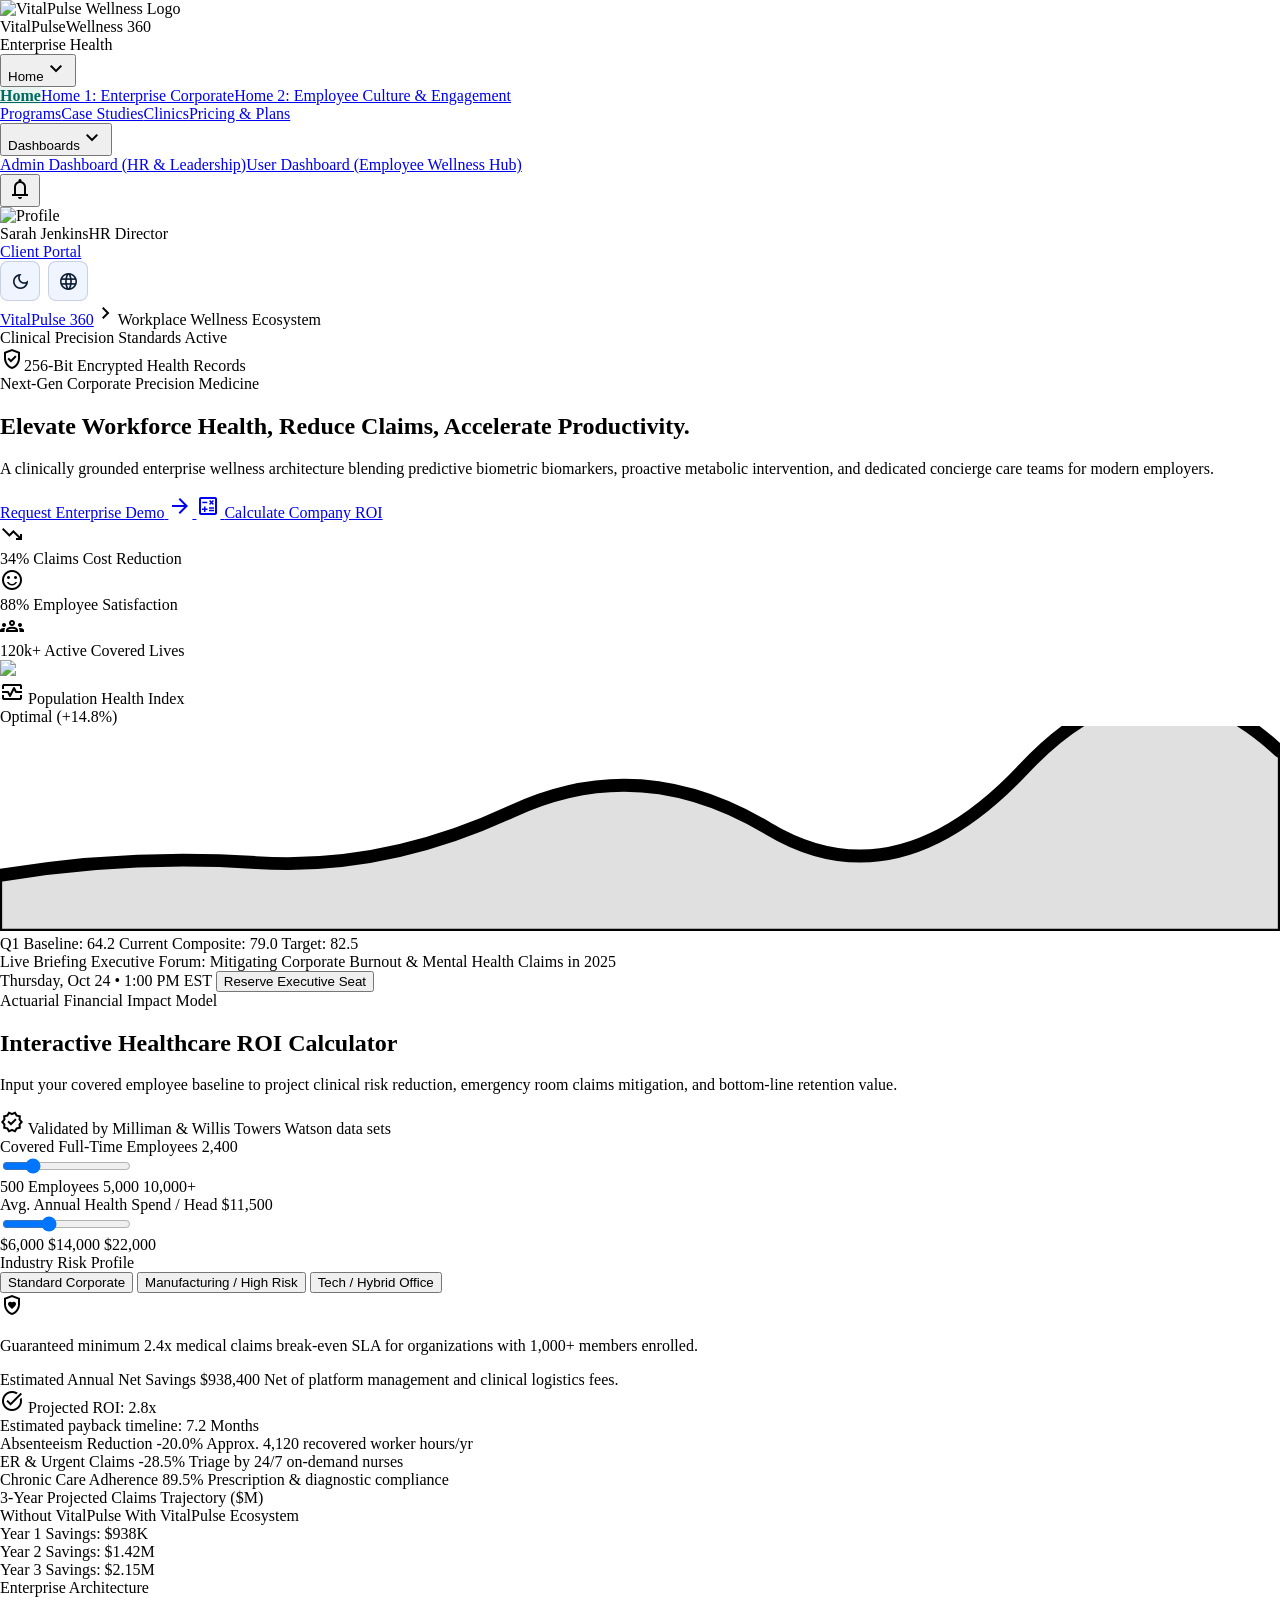
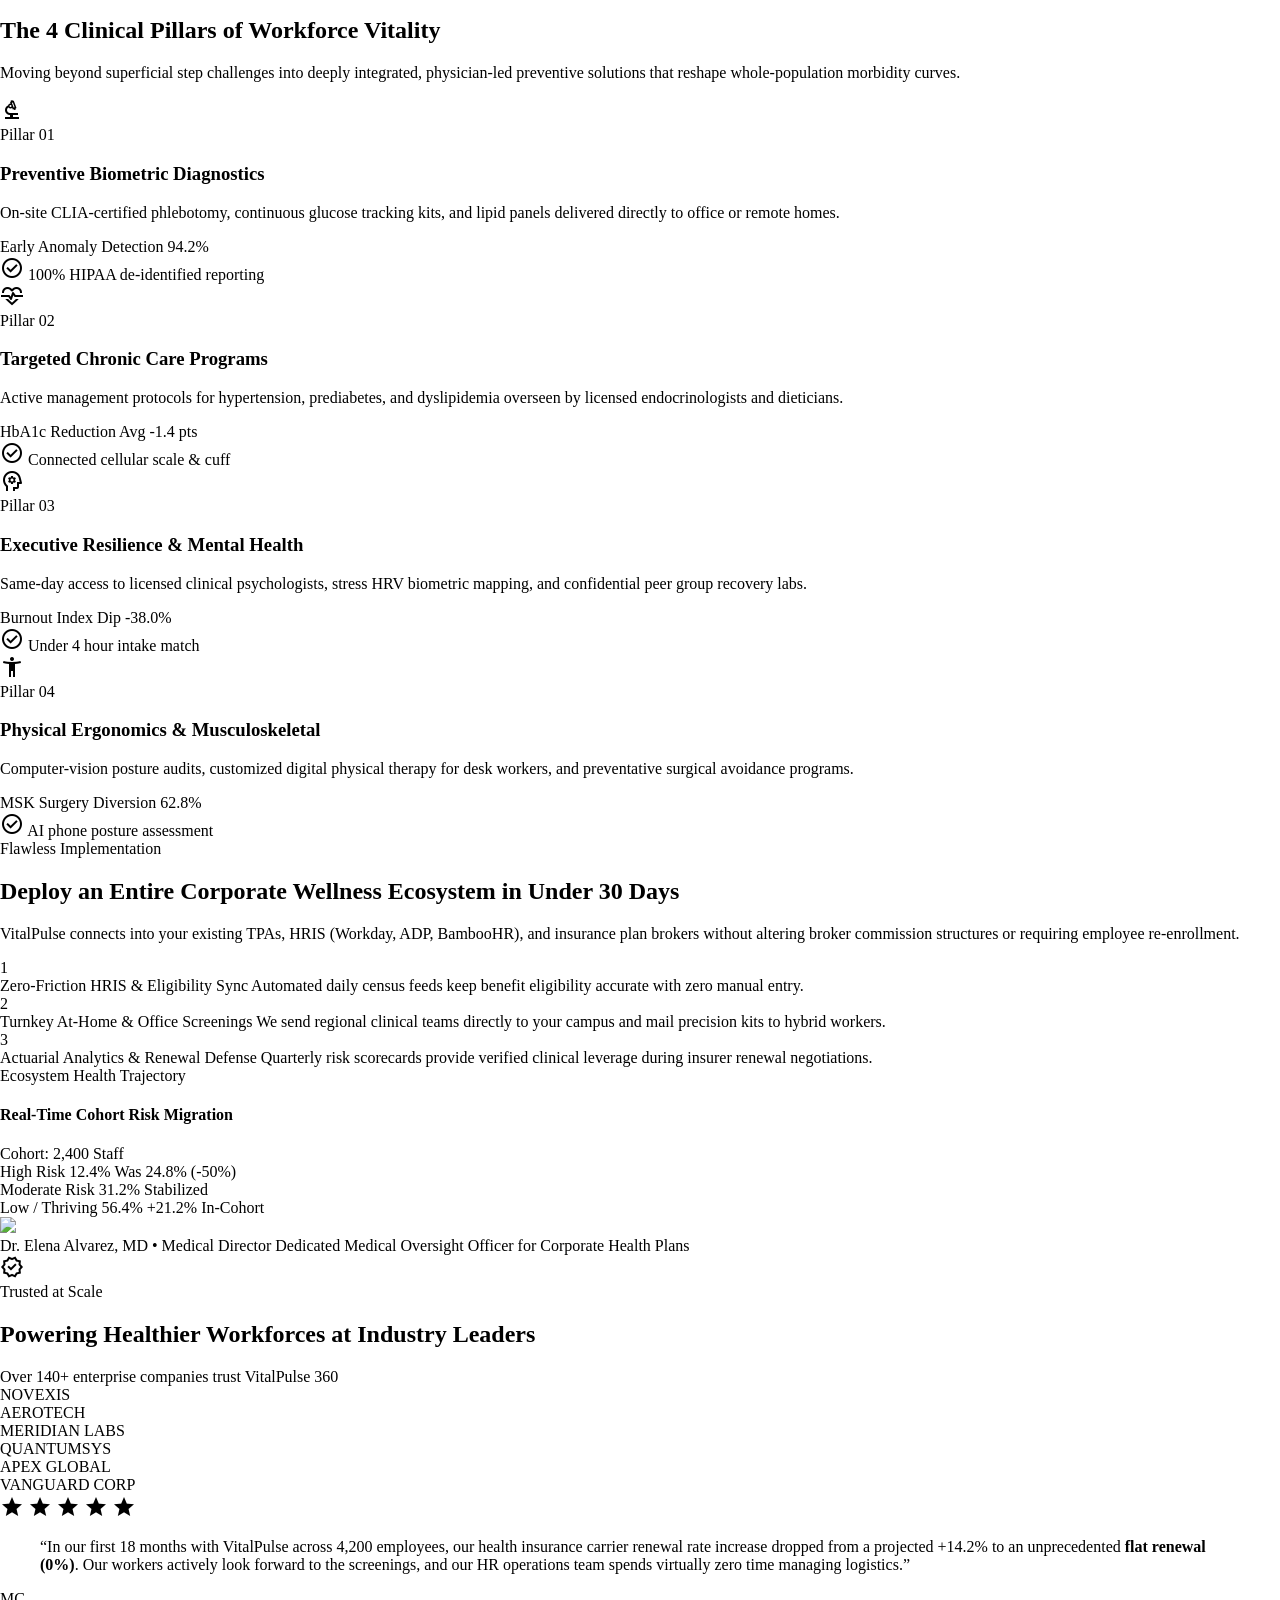
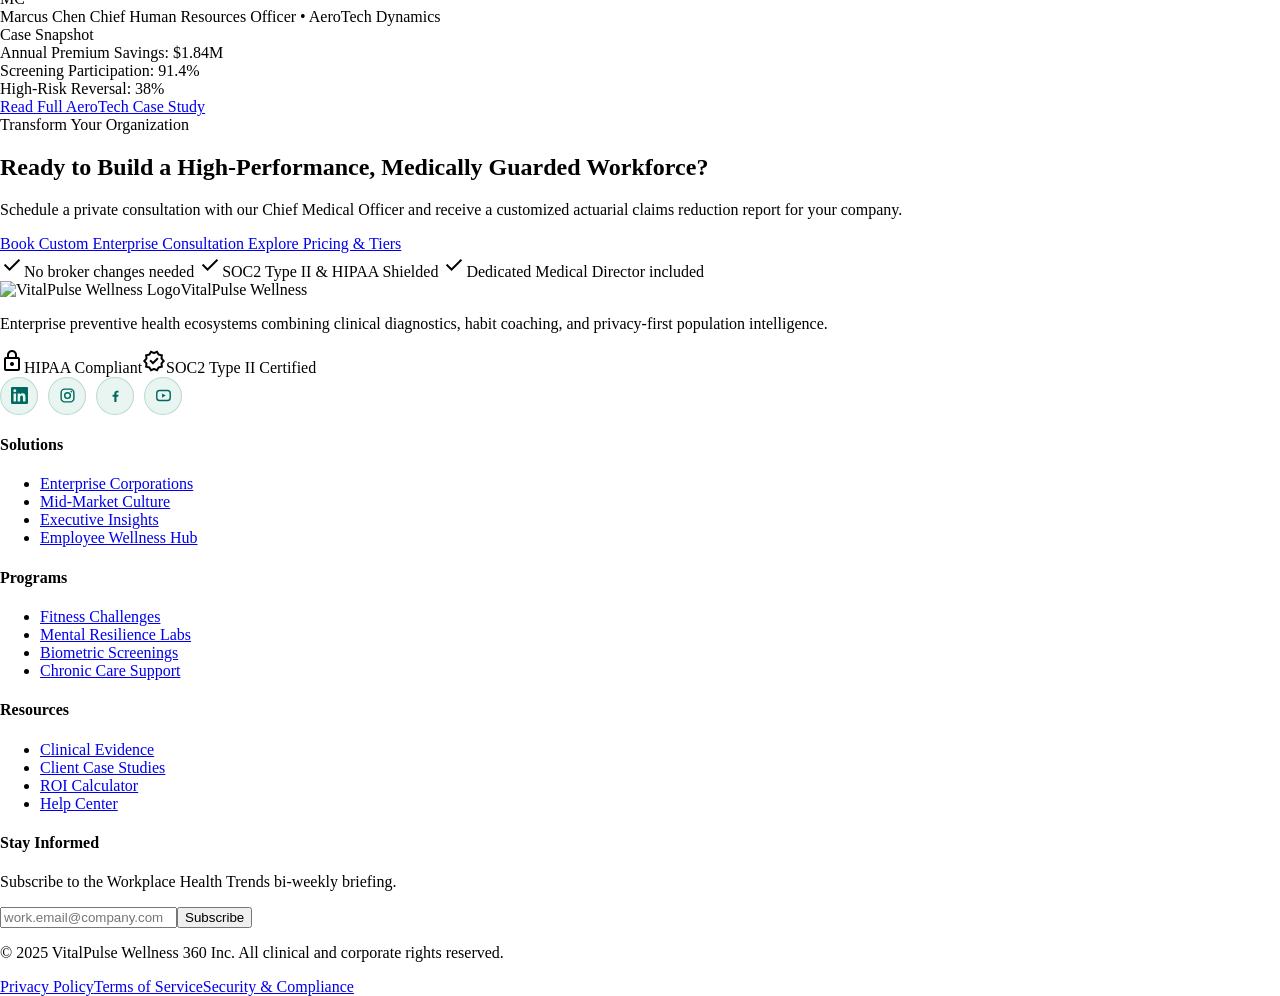
==== index.html @ 670e6e00 "Add responsive wellness website navigation" ====
<!DOCTYPE html>

<html lang="en"><head><meta charset="utf-8"/><meta content="width=device-width, initial-scale=1.0" name="viewport"/><meta content="web_standard" name="shell-type"/><title>VitalPulse Wellness 360</title><link href="https://fonts.googleapis.com" rel="preconnect"/><link crossorigin="" href="https://fonts.gstatic.com" rel="preconnect"/><link href="https://fonts.googleapis.com/css2?family=Inter:wght@400;500;600;700&amp;family=Plus+Jakarta+Sans:wght@600;700&amp;display=swap" rel="stylesheet"/><link href="https://fonts.googleapis.com/css2?family=Material+Symbols+Outlined:opsz,wght,FILL,GRAD@20..48,100..700,0..1,-50..200" rel="stylesheet"/>
<link href="https://fonts.googleapis.com/css2?family=Material+Symbols+Outlined:wght,FILL@100..700,0..1&amp;display=swap" rel="stylesheet"/><style>@layer base{html,body{margin:0;padding:0;}body{overscroll-behavior:none;}main>:first-child{margin-top:0!important;}main>:last-child{margin-bottom:0!important;}}::-webkit-scrollbar{display:none;}</style><script src="https://cdn.tailwindcss.com"></script><script id="tailwind-config">tailwind.config={darkMode:"class",theme:{extend:{"colors":{"secondary-fixed-dim":"#bec6e0","surface-variant":"#d3e4fe","on-secondary":"#ffffff","surface-container-lowest":"#ffffff","background":"#f8f9ff","surface-container-high":"#dce9ff","surface-bright":"#f8f9ff","surface-dim":"#cbdbf5","outline":"#6d7a77","primary-container":"#008378","surface":"#f8f9ff","primary":"#00685f","on-tertiary":"#ffffff","on-background":"#0b1c30","surface-container-highest":"#d3e4fe","error-container":"#ffdad6","outline-variant":"#bcc9c6","error":"#ba1a1a","tertiary":"#006947","secondary-container":"#dae2fd","surface-container":"#e5eeff","tertiary-fixed":"#6ffbbe","inverse-primary":"#6bd8cb","on-secondary-fixed-variant":"#3f465c","on-error-container":"#93000a","primary-fixed-dim":"#6bd8cb","tertiary-fixed-dim":"#4edea3","secondary":"#565e74","surface-tint":"#006a61","inverse-on-surface":"#eaf1ff","on-secondary-fixed":"#131b2e","surface-container-low":"#eff4ff","on-primary":"#ffffff","inverse-surface":"#213145","on-error":"#ffffff","on-tertiary-fixed-variant":"#005236","on-surface":"#0b1c30","on-tertiary-container":"#f5fff6","on-primary-fixed":"#00201d","on-secondary-container":"#5c647a","primary-fixed":"#89f5e7","on-primary-fixed-variant":"#005049","on-surface-variant":"#3d4947","tertiary-container":"#00855b","on-tertiary-fixed":"#002113","secondary-fixed":"#dae2fd","on-primary-container":"#f4fffc"},"borderRadius":{"DEFAULT":"0.25rem","lg":"0.5rem","xl":"0.75rem","full":"9999px"},"spacing":{"gutter":"1.5rem","space-lg":"1.5rem","margin":"2rem","space-sm":"0.5rem","margin-mobile":"1rem","gutter-mobile":"1rem","space-md":"1rem","space-2xl":"3rem","space-xs":"0.25rem","space-xl":"2rem"},"fontFamily":{"title-md":["Inter"],"display-lg":["Plus Jakarta Sans"],"headline-lg-mobile":["Plus Jakarta Sans"],"display-lg-mobile":["Plus Jakarta Sans"],"headline-sm":["Plus Jakarta Sans"],"title-lg":["Inter"],"label-md":["Inter"],"label-sm":["Inter"],"body-lg":["Inter"],"metric-num":["Plus Jakarta Sans"],"headline-lg":["Plus Jakarta Sans"],"body-sm":["Inter"],"headline-md":["Plus Jakarta Sans"],"body-md":["Inter"]},"fontSize":{"title-md":["16px",{"lineHeight":"24px","letterSpacing":"-0.005em","fontWeight":"600"}],"display-lg":["40px",{"lineHeight":"48px","letterSpacing":"-0.025em","fontWeight":"700"}],"headline-lg-mobile":["24px",{"lineHeight":"32px","letterSpacing":"-0.015em","fontWeight":"600"}],"display-lg-mobile":["30px",{"lineHeight":"38px","letterSpacing":"-0.02em","fontWeight":"700"}],"headline-sm":["20px",{"lineHeight":"28px","letterSpacing":"-0.01em","fontWeight":"600"}],"title-lg":["18px",{"lineHeight":"26px","letterSpacing":"-0.01em","fontWeight":"600"}],"label-md":["12px",{"lineHeight":"16px","letterSpacing":"0.02em","fontWeight":"600"}],"label-sm":["11px",{"lineHeight":"14px","letterSpacing":"0.03em","fontWeight":"600"}],"body-lg":["16px",{"lineHeight":"24px","letterSpacing":"0em","fontWeight":"400"}],"metric-num":["28px",{"lineHeight":"32px","letterSpacing":"-0.02em","fontWeight":"700"}],"headline-lg":["32px",{"lineHeight":"40px","letterSpacing":"-0.02em","fontWeight":"600"}],"body-sm":["13px",{"lineHeight":"18px","letterSpacing":"0.005em","fontWeight":"400"}],"headline-md":["24px",{"lineHeight":"32px","letterSpacing":"-0.015em","fontWeight":"600"}],"body-md":["14px",{"lineHeight":"20px","letterSpacing":"0em","fontWeight":"400"}]}}}};</script><link rel="stylesheet" href="assets/site-global.css">
</head><body class="bg-surface font-body-md text-on-surface antialiased selection:bg-primary-container selection:text-on-primary-container"><header class="fixed top-0 inset-x-0 w-full z-50 bg-surface-container-lowest/95 backdrop-blur-xl shadow-[0_1px_8px_rgba(0,0,0,0.04)]"><div class="h-20 w-full px-margin flex items-center justify-between gap-space-md"><div class="flex items-center gap-space-md shrink-0"><img alt="VitalPulse Wellness Logo" class="h-8 w-auto object-contain" src="https://lh3.googleusercontent.com/aida/[base64]"/><div class="flex flex-col"><span class="font-title-lg text-title-lg text-on-surface tracking-tight leading-none">VitalPulse</span><span class="font-label-sm text-label-sm text-primary tracking-wide leading-none mt-1">Wellness 360</span></div><span class="hidden lg:inline-flex items-center px-2 py-0.5 rounded-full bg-secondary-container text-on-secondary-fixed font-label-sm text-label-sm">Enterprise Health</span></div><nav class="hidden xl:flex items-center gap-space-sm" data-active-classes="bg-secondary-container text-on-secondary-fixed rounded-lg font-semibold"><div class="relative group py-2"><button class="flex items-center gap-1 px-3 py-2 rounded-lg font-body-md text-body-md text-on-surface-variant hover:text-on-surface hover:bg-surface-container-low transition-colors duration-150" type="button"><span>Home</span><span class="material-symbols-outlined text-[18px] transition-transform duration-200 group-hover:rotate-180">expand_more</span></button><div class="absolute left-0 top-full hidden group-hover:block pt-1 z-50"><div class="w-64 rounded-xl bg-surface-container-lowest p-2 shadow-[0_10px_15px_-3px_rgba(15,23,42,0.08),0_4px_6px_-4px_rgba(15,23,42,0.04)] flex flex-col gap-1"><a aria-current="page" class="px-3 py-2.5 transition-colors bg-secondary-container text-on-secondary-fixed rounded-lg font-semibold" data-path="enterprise-corporate" href="#">Home 1: Enterprise Corporate</a><a class="px-3 py-2.5 rounded-lg font-body-sm text-body-sm text-on-surface-variant hover:bg-surface-container-low hover:text-on-surface transition-colors" data-path="employee-engagement" href="#">Home 2: Employee Culture &amp; Engagement</a></div></div></div><a class="px-3 py-2 rounded-lg font-body-md text-body-md text-on-surface-variant hover:text-on-surface hover:bg-surface-container-low transition-colors duration-150" data-path="wellness-programs" href="#">Programs</a><div class="relative group py-2"><button class="flex items-center gap-1 px-3 py-2 rounded-lg font-body-md text-body-md text-on-surface-variant hover:text-on-surface hover:bg-surface-container-low transition-colors duration-150" type="button"><span>Dashboards</span><span class="material-symbols-outlined text-[18px] transition-transform duration-200 group-hover:rotate-180">expand_more</span></button><div class="absolute left-0 top-full hidden group-hover:block pt-1 z-50"><div class="w-72 rounded-xl bg-surface-container-lowest p-2 shadow-[0_10px_15px_-3px_rgba(15,23,42,0.08),0_4px_6px_-4px_rgba(15,23,42,0.04)] flex flex-col gap-1"><a class="px-3 py-2.5 rounded-lg font-body-sm text-body-sm text-on-surface-variant hover:bg-surface-container-low hover:text-on-surface transition-colors" data-path="admin-portal" href="#">Admin Dashboard (HR &amp; Leadership)</a><a class="px-3 py-2.5 rounded-lg font-body-sm text-body-sm text-on-surface-variant hover:bg-surface-container-low hover:text-on-surface transition-colors" data-path="employee-hub" href="#">User Dashboard (Employee Wellness Hub)</a></div></div></div><a class="px-3 py-2 rounded-lg font-body-md text-body-md text-on-surface-variant hover:text-on-surface hover:bg-surface-container-low transition-colors duration-150" data-path="case-studies" href="#">Case Studies</a><a class="px-3 py-2 rounded-lg font-body-md text-body-md text-on-surface-variant hover:text-on-surface hover:bg-surface-container-low transition-colors duration-150" data-path="pricing-plans" href="#">Pricing &amp; Plans</a></nav><div class="flex items-center gap-space-sm shrink-0"><div class="hidden md:flex items-center h-10 px-3 rounded-lg bg-surface-container-low text-on-surface-variant w-52 lg:w-64 gap-2 focus-within:ring-2 focus-within:ring-primary focus-within:bg-surface-container-lowest transition-all"><span class="material-symbols-outlined text-[20px] text-outline">search</span><input class="w-full bg-transparent border-0 outline-none font-body-sm text-body-sm text-on-surface placeholder:text-outline" placeholder="Quick search biometric, tests..." type="text"/></div><button class="relative p-2 rounded-lg text-on-surface-variant hover:bg-surface-container-low hover:text-on-surface transition-colors" type="button"><span class="material-symbols-outlined text-[22px]">notifications</span><span class="absolute top-1.5 right-1.5 w-2 h-2 rounded-full bg-error ring-2 ring-surface-container-lowest"></span></button><div class="hidden sm:flex items-center gap-space-sm pl-2"><div class="relative"><img alt="Profile" class="w-8 h-8 rounded-full object-cover ring-2 ring-primary/20" src="https://lh3.googleusercontent.com/aida-public/[base64]"/><span class="absolute bottom-0 right-0 w-2.5 h-2.5 rounded-full bg-tertiary ring-2 ring-surface-container-lowest"></span></div><div class="hidden 2xl:flex flex-col text-left"><span class="font-label-md text-label-md text-on-surface leading-tight">Sarah Jenkins</span><span class="font-label-sm text-label-sm text-on-surface-variant leading-tight">HR Director</span></div></div><a class="hidden lg:inline-flex items-center justify-center px-4 py-2 rounded-lg bg-primary text-on-primary font-title-md text-body-sm hover:bg-primary-container transition-colors shadow-sm" data-path="admin-portal" href="#">Client Portal</a></div></div></header><div class="pt-20 bg-surface-container-low/70"><div class="w-full px-margin py-space-md flex flex-wrap items-center justify-between gap-space-sm"><div class="flex items-center gap-2 font-body-sm text-body-sm text-on-surface-variant"><a class="hover:text-primary transition-colors" data-path="enterprise-corporate" href="#">VitalPulse 360</a><span class="material-symbols-outlined text-[16px]">chevron_right</span><span class="text-on-surface font-medium capitalize">Workplace Wellness Ecosystem</span></div><div class="flex items-center gap-space-md"><div class="inline-flex items-center gap-1.5 px-2.5 py-1 rounded-full bg-surface-container-lowest font-label-sm text-label-sm text-tertiary"><span class="w-1.5 h-1.5 rounded-full bg-tertiary"></span><span>Clinical Precision Standards Active</span></div><div class="hidden md:flex items-center gap-2 font-label-sm text-label-sm text-on-surface-variant"><span class="material-symbols-outlined text-[16px] text-primary">verified_user</span><span>256-Bit Encrypted Health Records</span></div></div></div></div><main class="w-full bg-surface min-h-[calc(100vh-80px)]"><div class="flex flex-col w-full">
<!-- HERO SECTION -->
<section class="relative w-full overflow-hidden bg-gradient-to-b from-surface-container-low via-surface to-surface pb-space-2xl">
<div class="absolute -top-32 right-1/4 w-96 h-96 rounded-full bg-primary-fixed/30 blur-3xl pointer-events-none"></div>
<div class="absolute top-1/2 -left-20 w-80 h-80 rounded-full bg-tertiary-fixed/20 blur-3xl pointer-events-none"></div>
<div class="w-full px-margin max-w-[1440px] mx-auto pt-space-xl">
<div class="grid grid-cols-1 lg:grid-cols-12 gap-space-xl items-center">
<!-- Left Hero Copy -->
<div class="lg:col-span-7 flex flex-col gap-space-md z-10">
<div class="inline-flex items-center gap-2 self-start px-3 py-1 rounded-full bg-surface-container-lowest shadow-sm">
<span class="inline-block w-2 h-2 rounded-full bg-primary animate-pulse"></span>
<span class="font-label-md text-label-md text-primary tracking-wide uppercase">Next-Gen Corporate Precision Medicine</span>
</div>
<h1 class="font-display-lg text-display-lg text-on-surface tracking-tight text-balance">
            Elevate Workforce Health, Reduce Claims, Accelerate Productivity.
          </h1>
<p class="font-body-lg text-body-lg text-on-surface-variant max-w-2xl leading-relaxed">
            A clinically grounded enterprise wellness architecture blending predictive biometric biomarkers, proactive metabolic intervention, and dedicated concierge care teams for modern employers.
          </p>
<!-- Dual CTAs -->
<div class="flex flex-wrap items-center gap-space-md pt-space-xs">
<a class="inline-flex items-center gap-2 px-6 py-3.5 rounded-lg bg-primary text-on-primary font-title-md text-title-md hover:bg-primary-container shadow-md transition-all duration-200 hover:shadow-lg" data-path="admin-portal" href="#">
<span>Request Enterprise Demo</span>
<span class="material-symbols-outlined text-[20px]">arrow_forward</span>
</a>
<a class="inline-flex items-center gap-2 px-6 py-3.5 rounded-lg bg-surface-container-lowest text-on-surface font-title-md text-title-md hover:bg-surface-container-high transition-all shadow-sm" href="#roi-calculator">
<span class="material-symbols-outlined text-[20px] text-primary">calculate</span>
<span>Calculate Company ROI</span>
</a>
</div>
<!-- Live KPI Badges -->
<div class="grid grid-cols-1 sm:grid-cols-3 gap-3 pt-space-md">
<div class="flex items-center gap-3 p-3.5 rounded-xl bg-surface-container-lowest shadow-sm">
<div class="flex items-center justify-center w-10 h-10 rounded-lg bg-primary-fixed text-primary shrink-0">
<span class="material-symbols-outlined text-[22px]">trending_down</span>
</div>
<div class="flex flex-col min-w-0">
<span class="font-metric-num text-metric-num text-on-surface leading-tight">34%</span>
<span class="font-label-sm text-label-sm text-on-surface-variant truncate">Claims Cost Reduction</span>
</div>
</div>
<div class="flex items-center gap-3 p-3.5 rounded-xl bg-surface-container-lowest shadow-sm">
<div class="flex items-center justify-center w-10 h-10 rounded-lg bg-tertiary-fixed text-tertiary shrink-0">
<span class="material-symbols-outlined text-[22px]">sentiment_satisfied</span>
</div>
<div class="flex flex-col min-w-0">
<span class="font-metric-num text-metric-num text-on-surface leading-tight">88%</span>
<span class="font-label-sm text-label-sm text-on-surface-variant truncate">Employee Satisfaction</span>
</div>
</div>
<div class="flex items-center gap-3 p-3.5 rounded-xl bg-surface-container-lowest shadow-sm">
<div class="flex items-center justify-center w-10 h-10 rounded-lg bg-secondary-container text-on-secondary-fixed shrink-0">
<span class="material-symbols-outlined text-[22px]">groups</span>
</div>
<div class="flex flex-col min-w-0">
<span class="font-metric-num text-metric-num text-on-surface leading-tight">120k+</span>
<span class="font-label-sm text-label-sm text-on-surface-variant truncate">Active Covered Lives</span>
</div>
</div>
</div>
</div>
<!-- Right Hero Visual Panel -->
<div class="lg:col-span-5 relative mt-4 lg:mt-0">
<div class="relative rounded-2xl overflow-hidden bg-surface-container shadow-xl">
<img class="w-full h-[460px] object-cover" data-alt="High-end corporate medical conference room with physicians and HR leaders reviewing clinical biometric analytics on interactive transparent screens, warm balanced clinical lighting, pristine deep teal accents, professional enterprise atmosphere" src="https://lh3.googleusercontent.com/aida-public/[base64]"/>
<div class="absolute inset-0 bg-gradient-to-t from-inverse-surface/90 via-inverse-surface/30 to-transparent"></div>
<!-- Floating Live Status Overlay -->
<div class="absolute bottom-5 inset-x-5 p-4 rounded-xl bg-surface-container-lowest/95 backdrop-blur-md shadow-lg flex flex-col gap-2.5">
<div class="flex items-center justify-between">
<div class="flex items-center gap-2">
<span class="material-symbols-outlined text-primary text-[20px]">monitor_heart</span>
<span class="font-title-md text-title-md text-on-surface">Population Health Index</span>
</div>
<span class="px-2 py-0.5 rounded-full bg-tertiary-fixed text-on-tertiary-fixed font-label-sm text-label-sm">Optimal (+14.8%)</span>
</div>
<!-- Mini Sparkline SVG -->
<div class="w-full h-12 flex items-end">
<svg class="w-full h-full text-primary" fill="none" stroke="currentColor" viewbox="0 0 300 48">
<path d="M0,35 Q30,30 60,32 T120,20 T180,24 T240,10 T300,6" stroke-linecap="round" stroke-linejoin="round" stroke-width="3"></path>
<path d="M0,35 Q30,30 60,32 T120,20 T180,24 T240,10 T300,6 L300,48 L0,48 Z" fill="currentColor" fill-opacity="0.12"></path>
</svg>
</div>
<div class="flex items-center justify-between font-label-sm text-label-sm text-on-surface-variant">
<span>Q1 Baseline: 64.2</span>
<span class="text-tertiary font-semibold">Current Composite: 79.0</span>
<span>Target: 82.5</span>
</div>
</div>
</div>
</div>
</div>
</div>
</section>
<!-- LIVE WEBINAR & BRIEFING STRIP -->
<section class="w-full bg-inverse-surface text-inverse-on-surface py-3.5 px-margin">
<div class="max-w-[1440px] mx-auto flex flex-col md:flex-row items-center justify-between gap-3">
<div class="flex items-center gap-3">
<span class="flex h-3 w-3 relative">
<span class="animate-ping absolute inline-flex h-full w-full rounded-full bg-primary-fixed opacity-75"></span>
<span class="relative inline-flex rounded-full h-3 w-3 bg-primary-fixed"></span>
</span>
<span class="px-2.5 py-0.5 rounded bg-primary text-on-primary font-label-sm text-label-sm uppercase tracking-wider">Live Briefing</span>
<span class="font-body-md text-body-md text-inverse-on-surface">Executive Forum: Mitigating Corporate Burnout &amp; Mental Health Claims in 2025</span>
</div>
<div class="flex items-center gap-4">
<span class="hidden sm:inline font-label-md text-label-md text-secondary-fixed-dim">Thursday, Oct 24 • 1:00 PM EST</span>
<button class="px-3.5 py-1.5 rounded-lg bg-surface-container-lowest text-on-surface font-title-md text-body-sm hover:bg-surface-variant transition-colors" type="button">
          Reserve Executive Seat
        </button>
</div>
</div>
</section>
<!-- INTERACTIVE HEALTHCARE ROI & COST SAVINGS CALCULATOR -->
<section class="w-full py-space-2xl bg-surface-container-low" id="roi-calculator">
<div class="w-full px-margin max-w-[1440px] mx-auto">
<div class="flex flex-col md:flex-row md:items-end justify-between gap-space-md mb-space-xl">
<div class="flex flex-col gap-2 max-w-xl">
<span class="font-label-md text-label-md text-primary uppercase tracking-wider">Actuarial Financial Impact Model</span>
<h2 class="font-headline-lg text-headline-lg text-on-surface">Interactive Healthcare ROI Calculator</h2>
<p class="font-body-md text-body-md text-on-surface-variant">
            Input your covered employee baseline to project clinical risk reduction, emergency room claims mitigation, and bottom-line retention value.
          </p>
</div>
<div class="flex items-center gap-2 p-2 rounded-lg bg-surface-container-lowest shadow-sm self-start">
<span class="material-symbols-outlined text-[18px] text-tertiary">verified</span>
<span class="font-label-sm text-label-sm text-on-surface-variant">Validated by Milliman &amp; Willis Towers Watson data sets</span>
</div>
</div>
<!-- Calculator Interactive Body -->
<div class="grid grid-cols-1 lg:grid-cols-12 gap-space-lg items-stretch">
<!-- Controls Column -->
<div class="lg:col-span-5 p-space-lg rounded-2xl bg-surface-container-lowest shadow-sm flex flex-col justify-between gap-space-xl">
<div class="flex flex-col gap-space-lg">
<!-- Employee Slider -->
<div class="flex flex-col gap-3">
<div class="flex items-center justify-between">
<label class="font-title-md text-title-md text-on-surface" for="emp-slider">Covered Full-Time Employees</label>
<span class="px-3 py-1 rounded-lg bg-secondary-container text-on-secondary-fixed font-metric-num text-title-lg" id="emp-count-val">2,400</span>
</div>
<input class="w-full h-2 rounded-lg bg-surface-container cursor-pointer accent-primary" id="emp-slider" max="10000" min="500" step="100" type="range" value="2400"/>
<div class="flex justify-between font-label-sm text-label-sm text-outline">
<span>500 Employees</span>
<span>5,000</span>
<span>10,000+</span>
</div>
</div>
<!-- Spend Slider -->
<div class="flex flex-col gap-3">
<div class="flex items-center justify-between">
<label class="font-title-md text-title-md text-on-surface" for="spend-slider">Avg. Annual Health Spend / Head</label>
<span class="px-3 py-1 rounded-lg bg-secondary-container text-on-secondary-fixed font-metric-num text-title-lg" id="spend-val">$11,500</span>
</div>
<input class="w-full h-2 rounded-lg bg-surface-container cursor-pointer accent-primary" id="spend-slider" max="22000" min="6000" step="250" type="range" value="11500"/>
<div class="flex justify-between font-label-sm text-label-sm text-outline">
<span>$6,000</span>
<span>$14,000</span>
<span>$22,000</span>
</div>
</div>
<!-- Risk Preset Toggles -->
<div class="flex flex-col gap-2">
<span class="font-label-md text-label-md text-on-surface-variant">Industry Risk Profile</span>
<div class="grid grid-cols-3 gap-2">
<button class="risk-btn active px-3 py-2 rounded-lg text-center font-label-md text-label-md transition-all bg-primary text-on-primary shadow-sm" data-factor="1.0" type="button">Standard Corporate</button>
<button class="risk-btn px-3 py-2 rounded-lg text-center font-label-md text-label-md transition-all bg-surface-container text-on-surface-variant hover:bg-surface-container-high" data-factor="1.18" type="button">Manufacturing / High Risk</button>
<button class="risk-btn px-3 py-2 rounded-lg text-center font-label-md text-label-md transition-all bg-surface-container text-on-surface-variant hover:bg-surface-container-high" data-factor="0.92" type="button">Tech / Hybrid Office</button>
</div>
</div>
</div>
<div class="p-3.5 rounded-xl bg-surface-container-low flex items-center gap-3">
<span class="material-symbols-outlined text-primary text-[24px]">shield_with_heart</span>
<p class="font-body-sm text-body-sm text-on-surface-variant">
              Guaranteed minimum 2.4x medical claims break-even SLA for organizations with 1,000+ members enrolled.
            </p>
</div>
</div>
<!-- Output Cards & Visualisation Column -->
<div class="lg:col-span-7 flex flex-col gap-space-md">
<!-- Big Highlight Metric -->
<div class="p-space-lg rounded-2xl bg-gradient-to-br from-primary via-primary-container to-tertiary text-on-primary shadow-md flex flex-col md:flex-row md:items-center justify-between gap-space-md">
<div class="flex flex-col gap-1">
<span class="font-label-md text-label-md text-primary-fixed uppercase tracking-wider">Estimated Annual Net Savings</span>
<span class="font-metric-num text-[44px] leading-tight font-bold tracking-tight" id="total-savings-display">$938,400</span>
<span class="font-body-sm text-body-sm text-on-primary-container opacity-90">Net of platform management and clinical logistics fees.</span>
</div>
<div class="flex flex-col gap-2 bg-surface-container-lowest/15 backdrop-blur-md p-4 rounded-xl shrink-0">
<div class="flex items-center gap-2">
<span class="material-symbols-outlined text-tertiary-fixed text-[20px]">task_alt</span>
<span class="font-title-md text-title-md text-on-primary">Projected ROI: <span class="font-bold text-tertiary-fixed" id="roi-ratio-display">3.4x</span></span>
</div>
<span class="font-body-sm text-body-sm text-on-primary/80">Estimated payback timeline: 7.2 Months</span>
</div>
</div>
<!-- Secondary Impact Metrics Grid -->
<div class="grid grid-cols-1 md:grid-cols-3 gap-space-md">
<div class="p-4 rounded-xl bg-surface-container-lowest shadow-sm flex flex-col gap-1">
<span class="font-label-sm text-label-sm text-on-surface-variant">Absenteeism Reduction</span>
<span class="font-metric-num text-headline-md text-tertiary font-bold" id="metric-absenteeism">-22.4%</span>
<span class="font-body-sm text-body-sm text-on-surface-variant">Approx. 4,120 recovered worker hours/yr</span>
</div>
<div class="p-4 rounded-xl bg-surface-container-lowest shadow-sm flex flex-col gap-1">
<span class="font-label-sm text-label-sm text-on-surface-variant">ER &amp; Urgent Claims</span>
<span class="font-metric-num text-headline-md text-primary font-bold" id="metric-er">-31.8%</span>
<span class="font-body-sm text-body-sm text-on-surface-variant">Triage by 24/7 on-demand nurses</span>
</div>
<div class="p-4 rounded-xl bg-surface-container-lowest shadow-sm flex flex-col gap-1">
<span class="font-label-sm text-label-sm text-on-surface-variant">Chronic Care Adherence</span>
<span class="font-metric-num text-headline-md text-on-surface font-bold" id="metric-adherence">89.6%</span>
<span class="font-body-sm text-body-sm text-on-surface-variant">Prescription &amp; diagnostic compliance</span>
</div>
</div>
<!-- Claims Breakdown Chart Graphic -->
<div class="p-space-lg rounded-2xl bg-surface-container-lowest shadow-sm flex flex-col gap-4">
<div class="flex items-center justify-between">
<span class="font-title-md text-title-md text-on-surface">3-Year Projected Claims Trajectory ($M)</span>
<div class="flex items-center gap-4 font-label-sm text-label-sm">
<span class="flex items-center gap-1.5"><span class="w-2.5 h-2.5 rounded-full bg-secondary"></span>Without VitalPulse</span>
<span class="flex items-center gap-1.5"><span class="w-2.5 h-2.5 rounded-full bg-primary"></span>With VitalPulse Ecosystem</span>
</div>
</div>
<!-- CSS Bar Graph -->
<div class="space-y-3 pt-2">
<div>
<div class="flex justify-between font-label-sm text-label-sm text-on-surface mb-1">
<span>Year 1</span>
<span>Savings: $938K</span>
</div>
<div class="w-full h-4 rounded-full bg-surface-container-high flex overflow-hidden">
<div class="h-full bg-secondary" style="width: 82%"></div>
<div class="h-full bg-primary" style="width: 18%"></div>
</div>
</div>
<div>
<div class="flex justify-between font-label-sm text-label-sm text-on-surface mb-1">
<span>Year 2</span>
<span>Savings: $1.42M</span>
</div>
<div class="w-full h-4 rounded-full bg-surface-container-high flex overflow-hidden">
<div class="h-full bg-secondary" style="width: 74%"></div>
<div class="h-full bg-primary" style="width: 26%"></div>
</div>
</div>
<div>
<div class="flex justify-between font-label-sm text-label-sm text-on-surface mb-1">
<span>Year 3</span>
<span>Savings: $2.15M</span>
</div>
<div class="w-full h-4 rounded-full bg-surface-container-high flex overflow-hidden">
<div class="h-full bg-secondary" style="width: 65%"></div>
<div class="h-full bg-primary" style="width: 35%"></div>
</div>
</div>
</div>
</div>
</div>
</div>
</div>
</section>
<!-- CORPORATE PILLARS OF HEALTH -->
<section class="w-full py-space-2xl bg-surface">
<div class="w-full px-margin max-w-[1440px] mx-auto flex flex-col gap-space-xl">
<div class="text-center max-w-3xl mx-auto flex flex-col gap-2">
<span class="font-label-md text-label-md text-primary uppercase tracking-widest">Enterprise Architecture</span>
<h2 class="font-headline-lg text-headline-lg text-on-surface">The 4 Clinical Pillars of Workforce Vitality</h2>
<p class="font-body-lg text-body-lg text-on-surface-variant">
          Moving beyond superficial step challenges into deeply integrated, physician-led preventive solutions that reshape whole-population morbidity curves.
        </p>
</div>
<!-- 4 Pillars Bento Grid -->
<div class="grid grid-cols-1 md:grid-cols-2 lg:grid-cols-4 gap-space-lg">
<!-- Pillar 1 -->
<div class="p-space-lg rounded-2xl bg-surface-container-lowest shadow-sm hover:shadow-md transition-shadow flex flex-col justify-between gap-space-md">
<div class="flex flex-col gap-3">
<div class="w-12 h-12 rounded-xl bg-primary-fixed text-primary flex items-center justify-center">
<span class="material-symbols-outlined text-[28px]">biotech</span>
</div>
<span class="font-label-sm text-label-sm text-primary uppercase font-semibold">Pillar 01</span>
<h3 class="font-headline-sm text-headline-sm text-on-surface">Preventive Biometric Diagnostics</h3>
<p class="font-body-sm text-body-sm text-on-surface-variant leading-relaxed">
              On-site CLIA-certified phlebotomy, continuous glucose tracking kits, and lipid panels delivered directly to office or remote homes.
            </p>
</div>
<div class="pt-3 flex flex-col gap-2">
<div class="p-2.5 rounded-lg bg-surface-container-low flex items-center justify-between">
<span class="font-label-sm text-label-sm text-on-surface-variant">Early Anomaly Detection</span>
<span class="font-title-md text-title-md text-primary">94.2%</span>
</div>
<div class="flex items-center gap-1.5 font-label-sm text-label-sm text-tertiary">
<span class="material-symbols-outlined text-[16px]">check_circle</span>
<span>100% HIPAA de-identified reporting</span>
</div>
</div>
</div>
<!-- Pillar 2 -->
<div class="p-space-lg rounded-2xl bg-surface-container-lowest shadow-sm hover:shadow-md transition-shadow flex flex-col justify-between gap-space-md">
<div class="flex flex-col gap-3">
<div class="w-12 h-12 rounded-xl bg-tertiary-fixed text-tertiary flex items-center justify-center">
<span class="material-symbols-outlined text-[28px]">cardiology</span>
</div>
<span class="font-label-sm text-label-sm text-tertiary uppercase font-semibold">Pillar 02</span>
<h3 class="font-headline-sm text-headline-sm text-on-surface">Targeted Chronic Care Programs</h3>
<p class="font-body-sm text-body-sm text-on-surface-variant leading-relaxed">
              Active management protocols for hypertension, prediabetes, and dyslipidemia overseen by licensed endocrinologists and dieticians.
            </p>
</div>
<div class="pt-3 flex flex-col gap-2">
<div class="p-2.5 rounded-lg bg-surface-container-low flex items-center justify-between">
<span class="font-label-sm text-label-sm text-on-surface-variant">HbA1c Reduction Avg</span>
<span class="font-title-md text-title-md text-tertiary">-1.4 pts</span>
</div>
<div class="flex items-center gap-1.5 font-label-sm text-label-sm text-tertiary">
<span class="material-symbols-outlined text-[16px]">check_circle</span>
<span>Connected cellular scale &amp; cuff</span>
</div>
</div>
</div>
<!-- Pillar 3 -->
<div class="p-space-lg rounded-2xl bg-surface-container-lowest shadow-sm hover:shadow-md transition-shadow flex flex-col justify-between gap-space-md">
<div class="flex flex-col gap-3">
<div class="w-12 h-12 rounded-xl bg-secondary-container text-on-secondary-fixed flex items-center justify-center">
<span class="material-symbols-outlined text-[28px]">psychology</span>
</div>
<span class="font-label-sm text-label-sm text-secondary uppercase font-semibold">Pillar 03</span>
<h3 class="font-headline-sm text-headline-sm text-on-surface">Executive Resilience &amp; Mental Health</h3>
<p class="font-body-sm text-body-sm text-on-surface-variant leading-relaxed">
              Same-day access to licensed clinical psychologists, stress HRV biometric mapping, and confidential peer group recovery labs.
            </p>
</div>
<div class="pt-3 flex flex-col gap-2">
<div class="p-2.5 rounded-lg bg-surface-container-low flex items-center justify-between">
<span class="font-label-sm text-label-sm text-on-surface-variant">Burnout Index Dip</span>
<span class="font-title-md text-title-md text-on-surface">-38.0%</span>
</div>
<div class="flex items-center gap-1.5 font-label-sm text-label-sm text-tertiary">
<span class="material-symbols-outlined text-[16px]">check_circle</span>
<span>Under 4 hour intake match</span>
</div>
</div>
</div>
<!-- Pillar 4 -->
<div class="p-space-lg rounded-2xl bg-surface-container-lowest shadow-sm hover:shadow-md transition-shadow flex flex-col justify-between gap-space-md">
<div class="flex flex-col gap-3">
<div class="w-12 h-12 rounded-xl bg-surface-container text-on-surface-variant flex items-center justify-center">
<span class="material-symbols-outlined text-[28px]">accessibility_new</span>
</div>
<span class="font-label-sm text-label-sm text-outline uppercase font-semibold">Pillar 04</span>
<h3 class="font-headline-sm text-headline-sm text-on-surface">Physical Ergonomics &amp; Musculoskeletal</h3>
<p class="font-body-sm text-body-sm text-on-surface-variant leading-relaxed">
              Computer-vision posture audits, customized digital physical therapy for desk workers, and preventative surgical avoidance programs.
            </p>
</div>
<div class="pt-3 flex flex-col gap-2">
<div class="p-2.5 rounded-lg bg-surface-container-low flex items-center justify-between">
<span class="font-label-sm text-label-sm text-on-surface-variant">MSK Surgery Diversion</span>
<span class="font-title-md text-title-md text-primary">62.8%</span>
</div>
<div class="flex items-center gap-1.5 font-label-sm text-label-sm text-tertiary">
<span class="material-symbols-outlined text-[16px]">check_circle</span>
<span>AI phone posture assessment</span>
</div>
</div>
</div>
</div>
</div>
</section>
<!-- CLINICAL WORKFLOW / EXECUTIVE PROCESS -->
<section class="w-full py-space-2xl bg-surface-container-low">
<div class="w-full px-margin max-w-[1440px] mx-auto">
<div class="grid grid-cols-1 lg:grid-cols-12 gap-space-xl items-center">
<div class="lg:col-span-6 flex flex-col gap-space-md">
<span class="font-label-md text-label-md text-primary uppercase tracking-wider">Flawless Implementation</span>
<h2 class="font-headline-lg text-headline-lg text-on-surface">Deploy an Entire Corporate Wellness Ecosystem in Under 30 Days</h2>
<p class="font-body-md text-body-md text-on-surface-variant leading-relaxed">
            VitalPulse connects into your existing TPAs, HRIS (Workday, ADP, BambooHR), and insurance plan brokers without altering broker commission structures or requiring employee re-enrollment.
          </p>
<div class="space-y-4 pt-2">
<div class="flex items-start gap-4">
<div class="w-8 h-8 rounded-full bg-primary text-on-primary flex items-center justify-center font-bold text-label-md shrink-0">1</div>
<div class="flex flex-col">
<span class="font-title-md text-title-md text-on-surface">Zero-Friction HRIS &amp; Eligibility Sync</span>
<span class="font-body-sm text-body-sm text-on-surface-variant">Automated daily census feeds keep benefit eligibility accurate with zero manual entry.</span>
</div>
</div>
<div class="flex items-start gap-4">
<div class="w-8 h-8 rounded-full bg-primary text-on-primary flex items-center justify-center font-bold text-label-md shrink-0">2</div>
<div class="flex flex-col">
<span class="font-title-md text-title-md text-on-surface">Turnkey At-Home &amp; Office Screenings</span>
<span class="font-body-sm text-body-sm text-on-surface-variant">We send regional clinical teams directly to your campus and mail precision kits to hybrid workers.</span>
</div>
</div>
<div class="flex items-start gap-4">
<div class="w-8 h-8 rounded-full bg-primary text-on-primary flex items-center justify-center font-bold text-label-md shrink-0">3</div>
<div class="flex flex-col">
<span class="font-title-md text-title-md text-on-surface">Actuarial Analytics &amp; Renewal Defense</span>
<span class="font-body-sm text-body-sm text-on-surface-variant">Quarterly risk scorecards provide verified clinical leverage during insurer renewal negotiations.</span>
</div>
</div>
</div>
</div>
<div class="lg:col-span-6 relative">
<div class="rounded-2xl overflow-hidden shadow-lg bg-surface-container-lowest p-space-lg flex flex-col gap-space-md">
<div class="flex items-center justify-between pb-2">
<div>
<span class="font-label-sm text-label-sm text-on-surface-variant uppercase">Ecosystem Health Trajectory</span>
<h4 class="font-title-lg text-title-lg text-on-surface">Real-Time Cohort Risk Migration</h4>
</div>
<span class="px-2.5 py-1 rounded-full bg-surface-container font-label-sm text-label-sm text-on-surface">Cohort: 2,400 Staff</span>
</div>
<!-- Interactive visual diagram simulating population migration -->
<div class="grid grid-cols-3 gap-3 text-center">
<div class="p-3 rounded-xl bg-error-container/40 flex flex-col gap-1">
<span class="font-label-sm text-label-sm text-on-error-container font-semibold">High Risk</span>
<span class="font-metric-num text-headline-sm text-error">12.4%</span>
<span class="font-label-sm text-label-sm text-on-surface-variant">Was 24.8% (-50%)</span>
</div>
<div class="p-3 rounded-xl bg-secondary-container/60 flex flex-col gap-1">
<span class="font-label-sm text-label-sm text-on-secondary-container font-semibold">Moderate Risk</span>
<span class="font-metric-num text-headline-sm text-secondary">31.2%</span>
<span class="font-label-sm text-label-sm text-on-surface-variant">Stabilized</span>
</div>
<div class="p-3 rounded-xl bg-surface-container flex flex-col gap-1">
<span class="font-label-sm text-label-sm text-tertiary font-semibold">Low / Thriving</span>
<span class="font-metric-num text-headline-sm text-tertiary">56.4%</span>
<span class="font-label-sm text-label-sm text-tertiary">+21.2% In-Cohort</span>
</div>
</div>
<!-- Clinical Care Concierge Snapshot -->
<div class="flex items-center gap-4 p-4 rounded-xl bg-surface-container-low">
<img class="w-12 h-12 rounded-full object-cover shrink-0" data-alt="Close up portrait of a compassionate female certified clinical wellness coach smiling with headset in modern bright healthcare office setting" src="https://lh3.googleusercontent.com/aida-public/[base64]"/>
<div class="flex flex-col min-w-0">
<span class="font-title-md text-title-md text-on-surface truncate">Dr. Elena Alvarez, MD • Medical Director</span>
<span class="font-body-sm text-body-sm text-on-surface-variant">Dedicated Medical Oversight Officer for Corporate Health Plans</span>
</div>
<span class="material-symbols-outlined text-primary text-[24px] shrink-0 ml-auto">verified</span>
</div>
</div>
</div>
</div>
</div>
</section>
<!-- ENTERPRISE CLIENT PROOF & TESTIMONIALS -->
<section class="w-full py-space-2xl bg-surface">
<div class="w-full px-margin max-w-[1440px] mx-auto flex flex-col gap-space-xl">
<!-- Logo Wall Header -->
<div class="flex flex-col md:flex-row md:items-center justify-between gap-4">
<div>
<span class="font-label-md text-label-md text-primary uppercase tracking-wider">Trusted at Scale</span>
<h2 class="font-headline-md text-headline-md text-on-surface">Powering Healthier Workforces at Industry Leaders</h2>
</div>
<span class="font-body-sm text-body-sm text-on-surface-variant">Over 140+ enterprise companies trust VitalPulse 360</span>
</div>
<!-- Clean Minimal Brand Pills (Borders removed, subtle container surfaces) -->
<div class="grid grid-cols-2 md:grid-cols-3 lg:grid-cols-6 gap-3">
<div class="h-16 rounded-xl bg-surface-container-lowest shadow-sm flex items-center justify-center p-4">
<span class="font-title-md text-title-md font-bold tracking-tight text-secondary">NOVEXIS</span>
</div>
<div class="h-16 rounded-xl bg-surface-container-lowest shadow-sm flex items-center justify-center p-4">
<span class="font-title-md text-title-md font-bold tracking-tight text-secondary">AEROTECH</span>
</div>
<div class="h-16 rounded-xl bg-surface-container-lowest shadow-sm flex items-center justify-center p-4">
<span class="font-title-md text-title-md font-bold tracking-tight text-secondary">MERIDIAN LABS</span>
</div>
<div class="h-16 rounded-xl bg-surface-container-lowest shadow-sm flex items-center justify-center p-4">
<span class="font-title-md text-title-md font-bold tracking-tight text-secondary">QUANTUMSYS</span>
</div>
<div class="h-16 rounded-xl bg-surface-container-lowest shadow-sm flex items-center justify-center p-4">
<span class="font-title-md text-title-md font-bold tracking-tight text-secondary">APEX GLOBAL</span>
</div>
<div class="h-16 rounded-xl bg-surface-container-lowest shadow-sm flex items-center justify-center p-4">
<span class="font-title-md text-title-md font-bold tracking-tight text-secondary">VANGUARD CORP</span>
</div>
</div>
<!-- Executive Testimonial Quote Block -->
<div class="p-space-xl rounded-2xl bg-surface-container-lowest shadow-md grid grid-cols-1 lg:grid-cols-12 gap-space-lg items-center">
<div class="lg:col-span-8 flex flex-col gap-space-md">
<div class="flex items-center gap-1 text-primary">
<span class="material-symbols-outlined text-[20px]" style="font-variation-settings: 'FILL' 1;">star</span>
<span class="material-symbols-outlined text-[20px]" style="font-variation-settings: 'FILL' 1;">star</span>
<span class="material-symbols-outlined text-[20px]" style="font-variation-settings: 'FILL' 1;">star</span>
<span class="material-symbols-outlined text-[20px]" style="font-variation-settings: 'FILL' 1;">star</span>
<span class="material-symbols-outlined text-[20px]" style="font-variation-settings: 'FILL' 1;">star</span>
</div>
<blockquote class="font-title-lg text-title-lg text-on-surface leading-snug">
            “In our first 18 months with VitalPulse across 4,200 employees, our health insurance carrier renewal rate increase dropped from a projected +14.2% to an unprecedented <strong>flat renewal (0%)</strong>. Our workers actively look forward to the screenings, and our HR operations team spends virtually zero time managing logistics.”
          </blockquote>
<div class="flex items-center gap-3">
<div class="w-11 h-11 rounded-full bg-secondary-container flex items-center justify-center font-bold text-on-secondary-fixed">
              MC
            </div>
<div class="flex flex-col">
<span class="font-title-md text-title-md text-on-surface">Marcus Chen</span>
<span class="font-body-sm text-body-sm text-on-surface-variant">Chief Human Resources Officer • AeroTech Dynamics</span>
</div>
</div>
</div>
<div class="lg:col-span-4 p-space-md rounded-xl bg-surface-container-low flex flex-col gap-3">
<span class="font-label-md text-label-md text-primary uppercase font-bold">Case Snapshot</span>
<div class="flex items-baseline justify-between">
<span class="font-body-sm text-body-sm text-on-surface-variant">Annual Premium Savings:</span>
<span class="font-metric-num text-title-lg text-tertiary font-bold">$1.84M</span>
</div>
<div class="flex items-baseline justify-between">
<span class="font-body-sm text-body-sm text-on-surface-variant">Screening Participation:</span>
<span class="font-metric-num text-title-lg text-on-surface font-bold">91.4%</span>
</div>
<div class="flex items-baseline justify-between">
<span class="font-body-sm text-body-sm text-on-surface-variant">High-Risk Reversal:</span>
<span class="font-metric-num text-title-lg text-primary font-bold">38%</span>
</div>
<a class="mt-2 text-center py-2 rounded-lg bg-surface-container-lowest text-primary font-title-md text-body-sm hover:bg-surface-variant transition-colors shadow-sm" data-path="case-studies" href="#">
            Read Full AeroTech Case Study
          </a>
</div>
</div>
</div>
</section>
<!-- EXECUTIVE DEMO CTA FOOTER PROMO -->
<section class="w-full py-space-2xl bg-surface-container-high relative overflow-hidden">
<div class="absolute -right-20 -bottom-20 w-80 h-80 rounded-full bg-primary-fixed/40 blur-3xl pointer-events-none"></div>
<div class="w-full px-margin max-w-[1440px] mx-auto text-center flex flex-col items-center gap-space-md">
<span class="font-label-md text-label-md text-primary uppercase tracking-wider font-semibold">Transform Your Organization</span>
<h2 class="font-display-lg text-display-lg text-on-surface max-w-2xl text-balance">
        Ready to Build a High-Performance, Medically Guarded Workforce?
      </h2>
<p class="font-body-lg text-body-lg text-on-surface-variant max-w-xl">
        Schedule a private consultation with our Chief Medical Officer and receive a customized actuarial claims reduction report for your company.
      </p>
<div class="flex flex-wrap items-center justify-center gap-space-md pt-2">
<a class="px-8 py-4 rounded-xl bg-primary text-on-primary font-title-md text-title-md hover:bg-primary-container shadow-md transition-all" data-path="admin-portal" href="#">
          Book Custom Enterprise Consultation
        </a>
<a class="px-8 py-4 rounded-xl bg-surface-container-lowest text-on-surface font-title-md text-title-md hover:bg-surface-container transition-all shadow-sm" data-path="pricing-plans" href="#">
          Explore Pricing &amp; Tiers
        </a>
</div>
<div class="flex flex-wrap items-center justify-center gap-6 pt-space-sm font-label-sm text-label-sm text-on-surface-variant">
<span class="flex items-center gap-1.5"><span class="material-symbols-outlined text-[16px] text-tertiary">check</span>No broker changes needed</span>
<span class="flex items-center gap-1.5"><span class="material-symbols-outlined text-[16px] text-tertiary">check</span>SOC2 Type II &amp; HIPAA Shielded</span>
<span class="flex items-center gap-1.5"><span class="material-symbols-outlined text-[16px] text-tertiary">check</span>Dedicated Medical Director included</span>
</div>
</div>
</section>
</div>
<!-- CLIENT INTERACTIVITY SCRIPT -->
<script>
  (function initCalculator() {
    const empSlider = document.getElementById('emp-slider');
    const spendSlider = document.getElementById('spend-slider');
    const empValDisplay = document.getElementById('emp-count-val');
    const spendValDisplay = document.getElementById('spend-val');
    const savingsDisplay = document.getElementById('total-savings-display');
    const roiRatioDisplay = document.getElementById('roi-ratio-display');
    const metricAbsenteeism = document.getElementById('metric-absenteeism');
    const metricEr = document.getElementById('metric-er');
    const metricAdherence = document.getElementById('metric-adherence');
    const riskBtns = document.querySelectorAll('.risk-btn');

    let currentFactor = 1.0;

    function formatCurrency(amount) {
      return new Intl.NumberFormat('en-US', {
        style: 'currency',
        currency: 'USD',
        maximumFractionDigits: 0
      }).format(amount);
    }

    function calculate() {
      if (!empSlider || !spendSlider) return;
      const employees = parseInt(empSlider.value, 10);
      const spend = parseInt(spendSlider.value, 10);

      // Display inputs
      empValDisplay.textContent = employees.toLocaleString();
      spendValDisplay.textContent = formatCurrency(spend);

      // Core Actuarial Estimate: VitalPulse average net savings runs ~ 3.4% of gross spend scaled by risk factor
      // Formula: (Employees * Spend) * (0.034 * factor)
      const baseGrossHealthcare = employees * spend;
      const estimatedSavings = baseGrossHealthcare * (0.034 * currentFactor);
      
      savingsDisplay.textContent = formatCurrency(estimatedSavings);

      // Dynamic metrics
      const calculatedRoi = (2.8 * currentFactor).toFixed(1);
      roiRatioDisplay.textContent = calculatedRoi + 'x';

      const absReduction = (-20.0 * currentFactor).toFixed(1);
      metricAbsenteeism.textContent = absReduction + '%';

      const erReduction = (-28.5 * currentFactor).toFixed(1);
      metricEr.textContent = erReduction + '%';

      const adherenceRate = Math.min(94.5, 87.0 + (currentFactor * 2.5)).toFixed(1);
      metricAdherence.textContent = adherenceRate + '%';
    }

    if (empSlider && spendSlider) {
      empSlider.addEventListener('input', calculate);
      spendSlider.addEventListener('input', calculate);

      riskBtns.forEach(btn => {
        btn.addEventListener('click', () => {
          riskBtns.forEach(b => {
            b.classList.remove('bg-primary', 'text-on-primary', 'shadow-sm');
            b.classList.add('bg-surface-container', 'text-on-surface-variant');
          });
          btn.classList.add('bg-primary', 'text-on-primary', 'shadow-sm');
          btn.classList.remove('bg-surface-container', 'text-on-surface-variant');
          currentFactor = parseFloat(btn.getAttribute('data-factor'));
          calculate();
        });
      });

      calculate();
    }
  })();
</script></main><footer class="w-full bg-surface-container-low text-on-surface pt-space-2xl pb-space-xl"><div class="w-full px-margin"><div class="grid grid-cols-1 md:grid-cols-2 lg:grid-cols-6 gap-space-xl pb-space-2xl"><div class="lg:col-span-2 flex flex-col gap-space-md"><div class="flex items-center gap-space-sm"><img alt="VitalPulse Wellness Logo" class="h-8 w-auto object-contain" src="https://lh3.googleusercontent.com/aida/[base64]"/><span class="font-title-lg text-title-lg text-on-surface tracking-tight">VitalPulse Wellness</span></div><p class="font-body-md text-body-md text-on-surface-variant max-w-sm">Enterprise preventive health ecosystems combining clinical diagnostics, habit coaching, and privacy-first population intelligence.</p><div class="flex flex-wrap items-center gap-2 pt-2"><span class="inline-flex items-center gap-1 px-2.5 py-1 rounded bg-surface-container-lowest text-on-surface font-label-sm text-label-sm shadow-[0_1px_3px_0_rgba(15,23,42,0.04)]"><span class="material-symbols-outlined text-[16px] text-primary">lock</span>HIPAA Compliant</span><span class="inline-flex items-center gap-1 px-2.5 py-1 rounded bg-surface-container-lowest text-on-surface font-label-sm text-label-sm shadow-[0_1px_3px_0_rgba(15,23,42,0.04)]"><span class="material-symbols-outlined text-[16px] text-tertiary">verified</span>SOC2 Type II Certified</span></div></div><div class="flex flex-col gap-space-sm"><h4 class="font-title-md text-title-md text-on-surface mb-2">Solutions</h4><ul class="flex flex-col gap-2 font-body-sm text-body-sm text-on-surface-variant"><li class="hover:text-primary transition-colors"><a data-path="enterprise-corporate" href="#">Enterprise Corporations</a></li><li class="hover:text-primary transition-colors"><a data-path="employee-engagement" href="#">Mid-Market Culture</a></li><li class="hover:text-primary transition-colors"><a data-path="admin-portal" href="#">Executive Insights</a></li><li class="hover:text-primary transition-colors"><a data-path="employee-hub" href="#">Employee Wellness Hub</a></li></ul></div><div class="flex flex-col gap-space-sm"><h4 class="font-title-md text-title-md text-on-surface mb-2">Programs</h4><ul class="flex flex-col gap-2 font-body-sm text-body-sm text-on-surface-variant"><li class="hover:text-primary transition-colors"><a data-path="wellness-programs" href="#">Fitness Challenges</a></li><li class="hover:text-primary transition-colors"><a data-path="wellness-programs" href="#">Mental Resilience Labs</a></li><li class="hover:text-primary transition-colors"><a data-path="wellness-programs" href="#">Biometric Screenings</a></li><li class="hover:text-primary transition-colors"><a data-path="wellness-programs" href="#">Chronic Care Support</a></li></ul></div><div class="flex flex-col gap-space-sm"><h4 class="font-title-md text-title-md text-on-surface mb-2">Resources</h4><ul class="flex flex-col gap-2 font-body-sm text-body-sm text-on-surface-variant"><li class="hover:text-primary transition-colors"><a data-path="case-studies" href="#">Clinical Evidence</a></li><li class="hover:text-primary transition-colors"><a data-path="case-studies" href="#">Client Case Studies</a></li><li class="hover:text-primary transition-colors"><a data-path="pricing-plans" href="#">ROI Calculator</a></li><li class="hover:text-primary transition-colors"><a data-path="support-center" href="#">Help Center</a></li></ul></div><div class="flex flex-col gap-space-sm"><h4 class="font-title-md text-title-md text-on-surface mb-2">Stay Informed</h4><p class="font-body-sm text-body-sm text-on-surface-variant mb-2">Subscribe to the Workplace Health Trends bi-weekly briefing.</p><form class="flex flex-col gap-2"><input class="px-3 py-2 rounded-lg bg-surface-container-lowest font-body-sm text-body-sm text-on-surface placeholder:text-outline outline-none ring-1 ring-outline-variant focus:ring-2 focus:ring-primary" placeholder="work.email@company.com" type="email"/><button class="px-3 py-2 rounded-lg bg-primary text-on-primary font-title-md text-body-sm hover:bg-primary-container transition-colors" type="button">Subscribe</button></form></div></div><div class="pt-space-xl flex flex-col md:flex-row items-center justify-between gap-space-md font-body-sm text-body-sm text-on-surface-variant"><p>© 2025 VitalPulse Wellness 360 Inc. All clinical and corporate rights reserved.</p><div class="flex flex-wrap items-center gap-space-md"><a class="hover:text-on-surface transition-colors" data-path="privacy-policy" href="#">Privacy Policy</a><a class="hover:text-on-surface transition-colors" data-path="terms-of-service" href="#">Terms of Service</a><a class="hover:text-on-surface transition-colors" data-path="support-center" href="#">Security &amp; Compliance</a></div></div></div></footer><script src="assets/site-global.js"></script>
</body></html>
---- assets/site-global.css ----
/* VitalPulse global UI layer */
html{scroll-behavior:smooth}
body{transition:background-color .25s ease,color .25s ease}
.vp-nav-controls{display:flex;align-items:center;gap:8px;flex-shrink:0}
.vp-nav-control{display:inline-flex;align-items:center;justify-content:center;width:40px;height:40px;padding:0;border:1px solid rgba(100,116,139,.28);border-radius:8px;background:#eff4ff;color:#0b1c30;cursor:pointer;transition:background-color .18s ease,color .18s ease,border-color .18s ease}
.vp-menu-toggle{display:none}
.vp-nav-control:hover{background:#dce9ff}
.vp-nav-control:focus-visible{outline:2px solid #00685f;outline-offset:2px}
.vp-nav-control .material-symbols-outlined{font-size:21px}
.vp-main-nav a[aria-current="page"],.vp-main-nav .vp-nav-current-parent>button{background:#e8f5f1!important;color:#00685f!important;font-weight:600}
.vp-social-footer{display:flex;justify-content:flex-start;align-items:center}
.vp-social-footer-stack{flex-direction:column;align-items:flex-start;gap:16px}
.vp-social-footer-host{display:flex!important;flex-direction:column;align-items:stretch;gap:12px}
.vp-social-footer-host>.vp-social-footer-stack{grid-column:1/-1}
.vp-footer-brand{display:inline-flex;align-items:center;gap:8px;width:max-content;color:inherit;text-decoration:none}
.vp-footer-brand:focus-visible{outline:2px solid #00685f;outline-offset:4px;border-radius:4px}
.vp-footer-brand-image{height:32px;width:auto;object-fit:contain}
.vp-compliance-badge{display:inline-flex;align-items:center;gap:6px;width:max-content;padding:4px 10px;border-radius:4px;background:#f8fbf9;color:#29453e;font-size:12px;font-weight:600}
.vp-compliance-badge .material-symbols-outlined{font-size:16px}
.vp-social-links{display:flex;align-items:center;gap:10px}
.vp-social-link{display:inline-flex;align-items:center;justify-content:center;width:36px;height:36px;border:1px solid rgba(0,104,95,.2);border-radius:50%;background:#e8f5f1;color:#00685f;transition:background-color .18s ease,color .18s ease,border-color .18s ease}
.vp-social-link:hover{background:#d2ebe4;border-color:#00685f}
.vp-social-link:focus-visible{outline:2px solid #00685f;outline-offset:3px}
.vp-social-link svg{width:17px;height:17px;display:block}
.vp-social-footer-standalone{background:#eff4ff;border-top:1px solid rgba(100,116,139,.2);padding:16px 24px}
#vp-toast{position:fixed;left:50%;bottom:18px;transform:translate(-50%,12px);opacity:0;pointer-events:none;z-index:100000;padding:11px 16px;border-radius:10px;background:#143a2b;color:#fff;font:600 13px/1.3 system-ui,sans-serif;transition:.2s}
#vp-toast.show{opacity:1;transform:translate(-50%,0)}
html[data-theme="dark"] body{background:#071611!important;color:#e4f1eb!important}
html[data-theme="dark"] header,html[data-theme="dark"] footer,html[data-theme="dark"] nav,
html[data-theme="dark"] .bg-white,html[data-theme="dark"] [class*="bg-white"],
html[data-theme="dark"] [class*="bg-gray-50"],html[data-theme="dark"] [class*="bg-slate-50"],
html[data-theme="dark"] [class*="bg-background"],html[data-theme="dark"] [class*="bg-surface"]{background-color:#0b2018!important}
html[data-theme="dark"] main section{border-bottom:1px solid #1d392d!important}
html[data-theme="dark"] main [class*="bg-surface"][class*="rounded-xl"],
html[data-theme="dark"] main [class*="bg-surface"][class*="rounded-2xl"],
html[data-theme="dark"] main [class*="bg-white"][class*="rounded-xl"],
html[data-theme="dark"] main [class*="bg-white"][class*="rounded-2xl"],
html[data-theme="dark"] main [class*="bg-gray-50"][class*="rounded-xl"],
html[data-theme="dark"] main [class*="bg-gray-50"][class*="rounded-2xl"],
html[data-theme="dark"] main [class*="bg-slate-50"][class*="rounded-xl"],
html[data-theme="dark"] main [class*="bg-slate-50"][class*="rounded-2xl"]{border:1px solid #29473a!important}
html[data-theme="dark"] [class*="text-gray-900"],html[data-theme="dark"] [class*="text-gray-800"],
html[data-theme="dark"] [class*="text-gray-700"],html[data-theme="dark"] [class*="text-slate-900"],
html[data-theme="dark"] [class*="text-slate-800"],html[data-theme="dark"] [class*="text-slate-700"]{color:#e4f1eb!important}
html[data-theme="dark"] [class*="text-gray-600"],html[data-theme="dark"] [class*="text-gray-500"],
html[data-theme="dark"] [class*="text-slate-600"],html[data-theme="dark"] [class*="text-slate-500"]{color:#abc1b7!important}
html[data-theme="dark"] [class~="text-on-surface"]{color:#e4f1eb!important}
html[data-theme="dark"] [class~="text-on-surface-variant"]{color:#b8ccc2!important}
html[data-theme="dark"] [class~="text-primary"],html[data-theme="dark"] [class~="text-secondary"]{color:#82e3d5!important}
html[data-theme="dark"] [class~="text-tertiary"]{color:#83e6b2!important}
html[data-theme="dark"] [class~="text-error"]{color:#ff8e86!important}
html[data-theme="dark"] input,html[data-theme="dark"] textarea,html[data-theme="dark"] select{background:#102b20!important;color:#e4f1eb!important;border-color:#315847!important}
html[data-theme="dark"] .vp-nav-control{background:#17382b;color:#e4f1eb;border-color:#315847}
html[data-theme="dark"] .vp-nav-control:hover{background:#254b39}
html[data-theme="dark"] .vp-main-nav a[aria-current="page"],html[data-theme="dark"] .vp-main-nav .vp-nav-current-parent>button{background:#17382b!important;color:#82e3d5!important}
html[data-theme="dark"] .vp-social-link{background:#17382b;color:#82e3d5;border-color:#315847}
html[data-theme="dark"] .vp-social-link:hover{background:#254b39;border-color:#82e3d5}
html[data-theme="dark"] .vp-social-footer-standalone{background:#0b2018;border-color:#315847}
html[data-theme="dark"] .vp-compliance-badge{background:#17382b;color:#e4f1eb}
html[dir="rtl"] body{direction:rtl}
html[dir="rtl"] .text-left{text-align:right!important}
html[dir="rtl"] .text-right{text-align:left!important}
html[dir="rtl"] input,html[dir="rtl"] textarea{text-align:right}
@media(max-width:640px){
 .vp-dashboard-header{padding-left:8px;padding-right:8px}
 .vp-dashboard-header .vp-nav-controls{gap:4px}
 .vp-dashboard-header .vp-nav-control{width:36px;height:36px}
 .vp-nav-controls{gap:4px}
 .vp-nav-control{width:36px;height:36px}
 .vp-social-footer-standalone{padding-left:16px;padding-right:16px}
}
@media(min-width:640px){
 .vp-social-footer-host:not(.vp-social-footer-standalone){display:grid!important;grid-template-columns:minmax(0,1fr) auto;align-items:center}
}
@media(max-width:1279px){
 .vp-menu-toggle{display:inline-flex}
 header nav.vp-main-nav{display:none!important;position:absolute;top:100%;left:12px;right:12px;z-index:1000;max-height:calc(100vh - 96px);overflow-y:auto;flex-direction:column!important;align-items:stretch!important;gap:4px!important;padding:8px!important;border:1px solid #cddbd4;border-radius:8px;background:#fff!important;box-shadow:0 12px 28px rgba(8,30,22,.18)}
 header nav.vp-main-nav.vp-mobile-open{display:flex!important}
 .vp-main-nav>a,.vp-main-nav>.relative.group>button{display:flex;align-items:center;justify-content:space-between;width:100%;min-height:44px;padding:10px 12px;text-align:start;border-radius:6px}
 .vp-main-nav>.relative.group{padding:0}
 .vp-main-nav>.relative.group>div.absolute{display:none!important;position:static!important;padding:0 0 4px!important}
 .vp-main-nav>.relative.group.vp-submenu-open>div.absolute{display:block!important}
 .vp-main-nav>.relative.group>div.absolute>div{width:100%!important;padding:4px!important;box-shadow:none!important}
 .vp-main-nav>.relative.group>div.absolute a{display:flex;align-items:center;min-height:40px;padding:9px 12px}
 html[data-theme="dark"] header nav.vp-main-nav.vp-mobile-open{background:#0b2018!important;border-color:#315847}
}
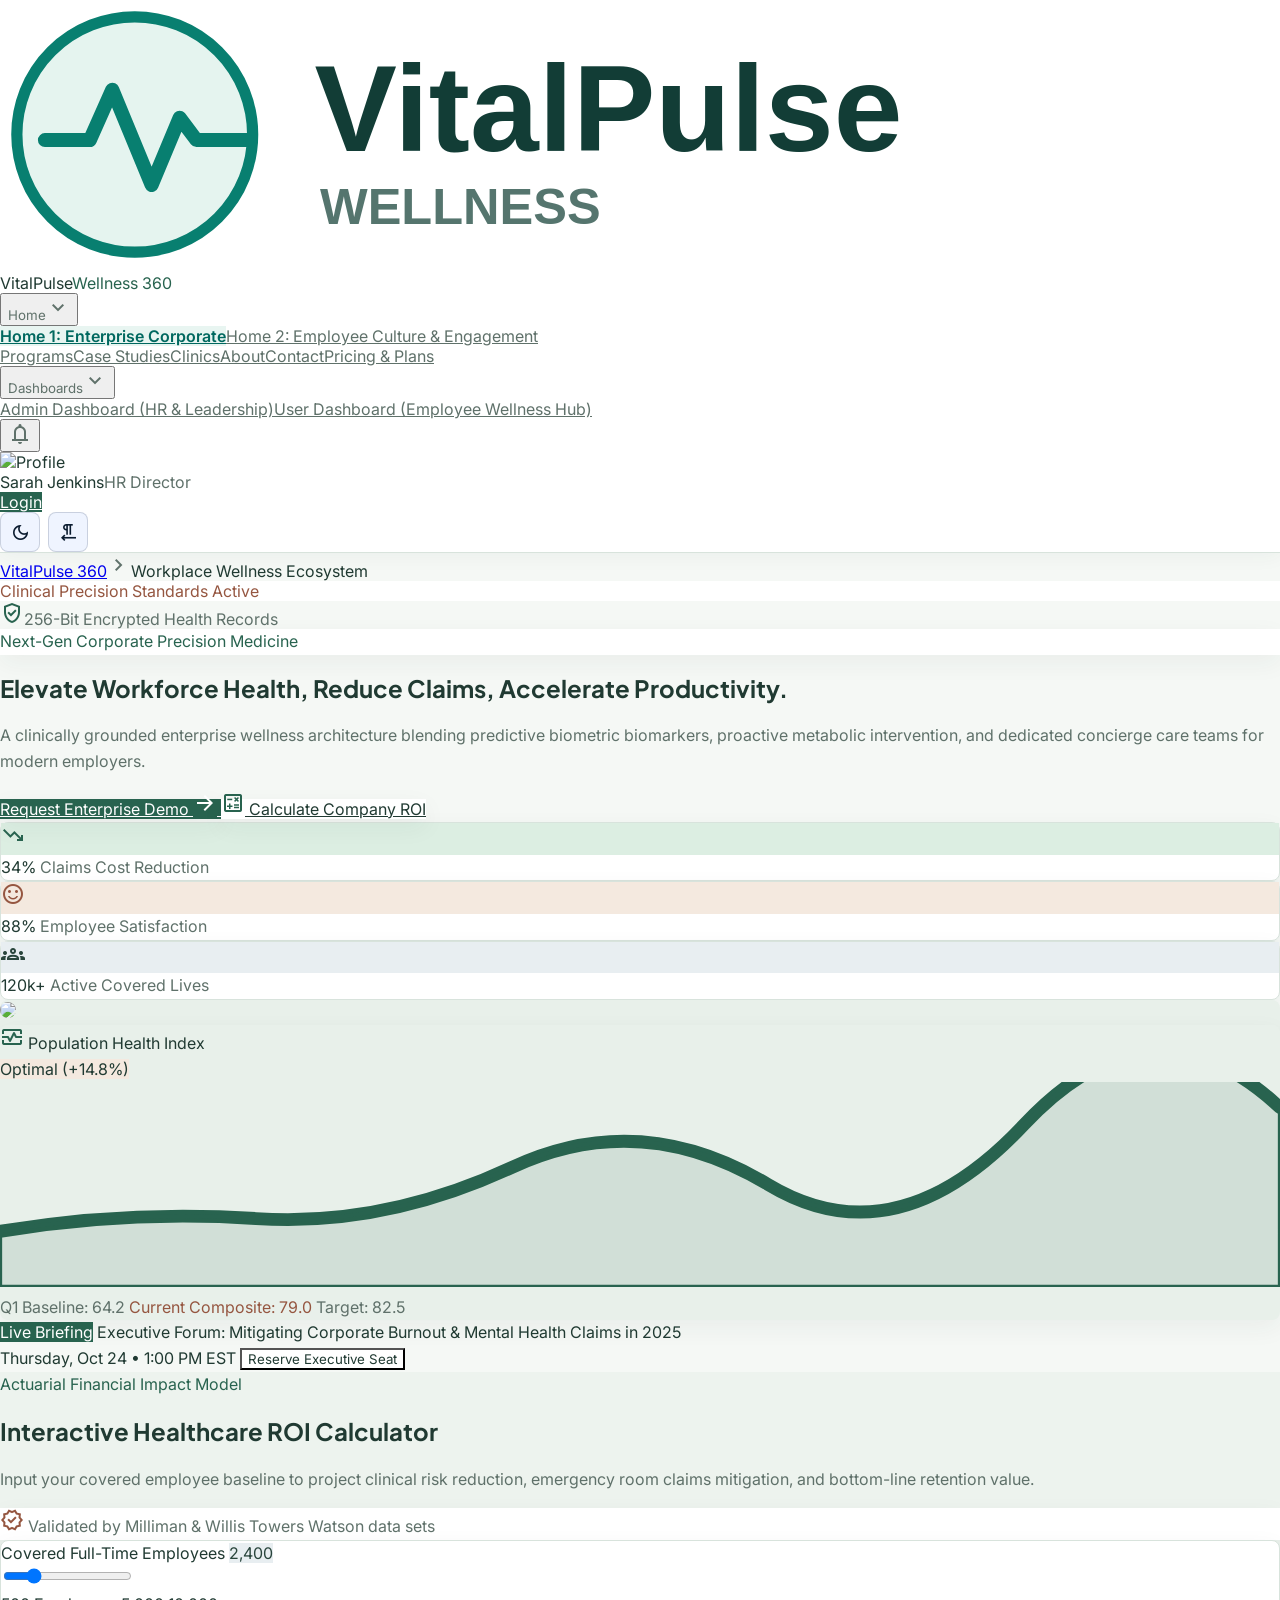
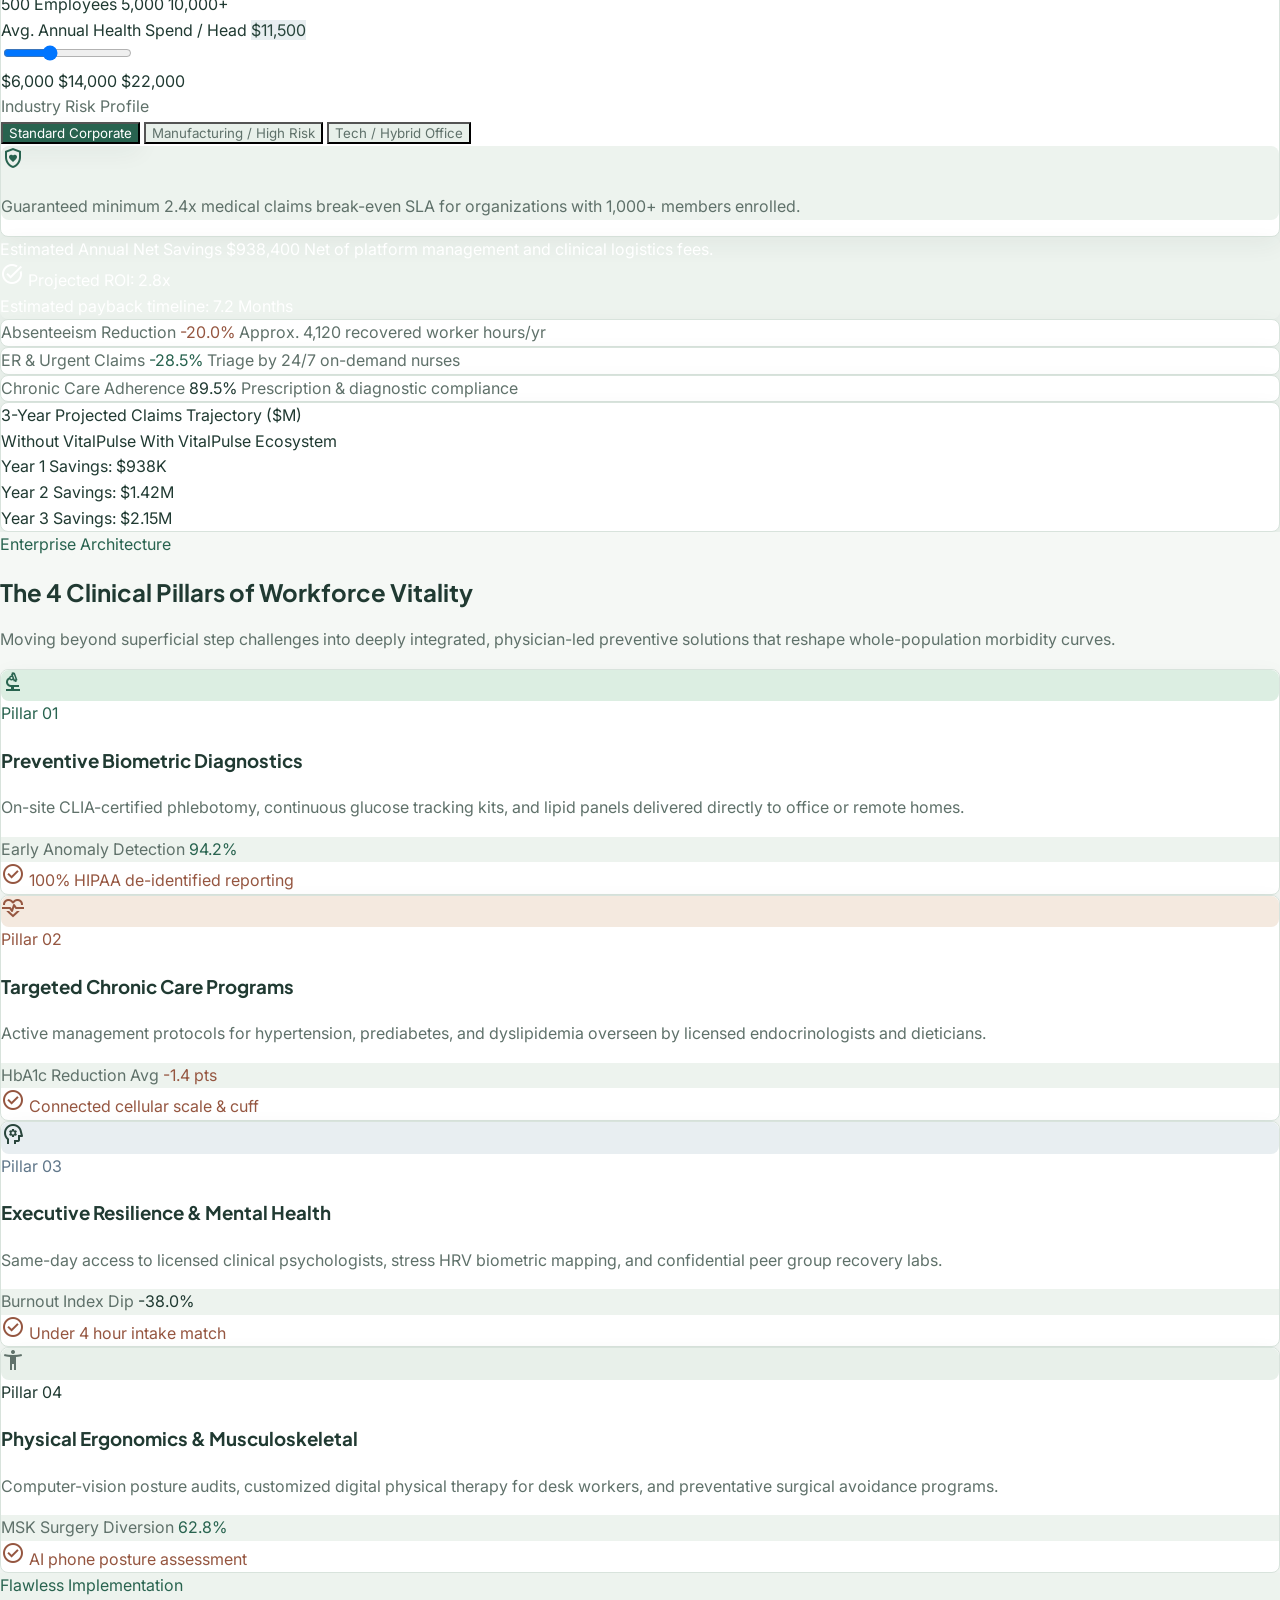
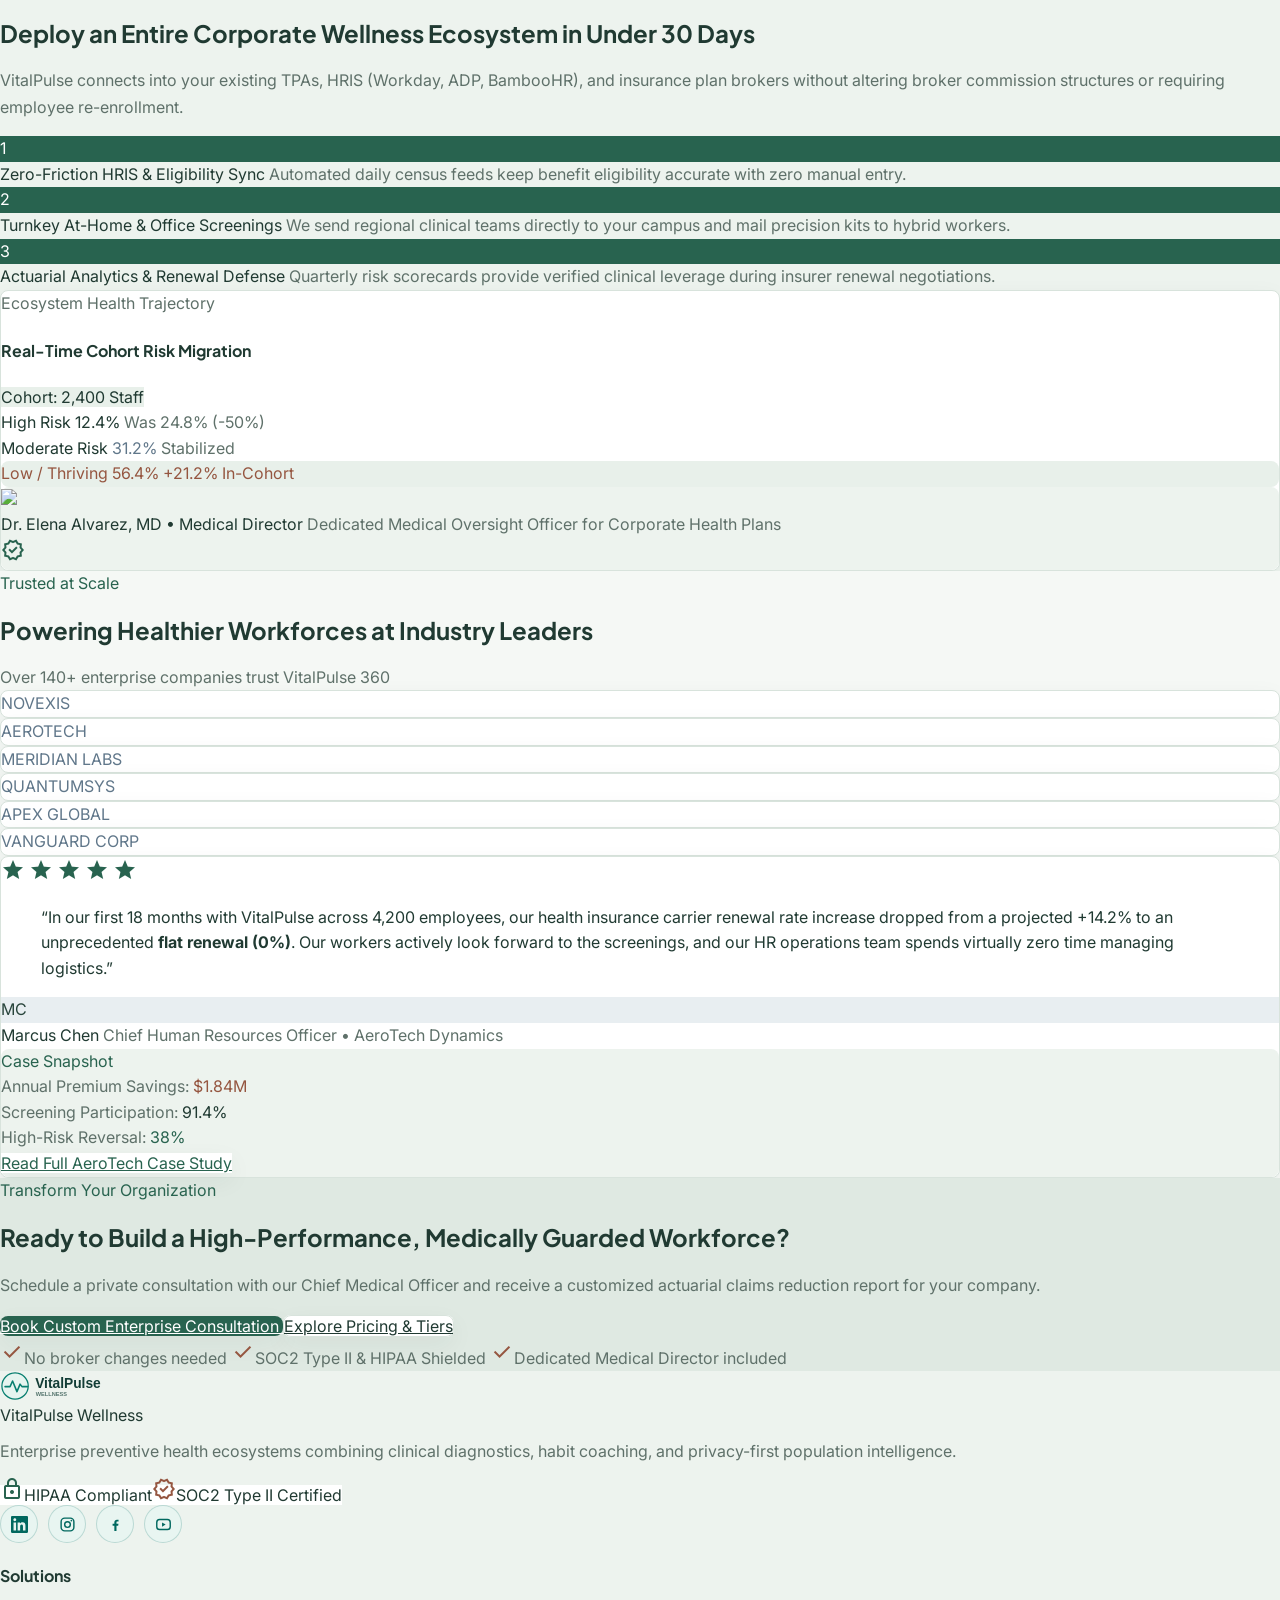
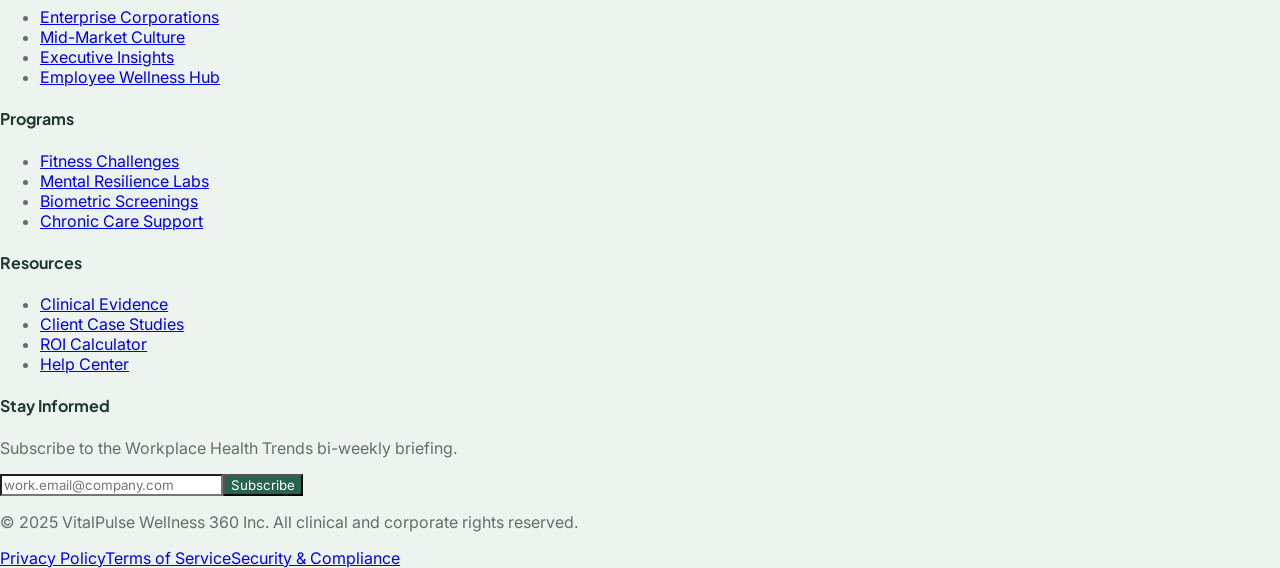
==== commit 36c44fd1: "Add about and contact pages, branding assets, and navigation updates" ====
--- a/index.html
+++ b/index.html
@@ -2,7 +2,8 @@
 
 <html lang="en"><head><meta charset="utf-8"/><meta content="width=device-width, initial-scale=1.0" name="viewport"/><meta content="web_standard" name="shell-type"/><title>VitalPulse Wellness 360</title><link href="https://fonts.googleapis.com" rel="preconnect"/><link crossorigin="" href="https://fonts.gstatic.com" rel="preconnect"/><link href="https://fonts.googleapis.com/css2?family=Inter:wght@400;500;600;700&amp;family=Plus+Jakarta+Sans:wght@600;700&amp;display=swap" rel="stylesheet"/><link href="https://fonts.googleapis.com/css2?family=Material+Symbols+Outlined:opsz,wght,FILL,GRAD@20..48,100..700,0..1,-50..200" rel="stylesheet"/>
 <link href="https://fonts.googleapis.com/css2?family=Material+Symbols+Outlined:wght,FILL@100..700,0..1&amp;display=swap" rel="stylesheet"/><style>@layer base{html,body{margin:0;padding:0;}body{overscroll-behavior:none;}main>:first-child{margin-top:0!important;}main>:last-child{margin-bottom:0!important;}}::-webkit-scrollbar{display:none;}</style><script src="https://cdn.tailwindcss.com"></script><script id="tailwind-config">tailwind.config={darkMode:"class",theme:{extend:{"colors":{"secondary-fixed-dim":"#bec6e0","surface-variant":"#d3e4fe","on-secondary":"#ffffff","surface-container-lowest":"#ffffff","background":"#f8f9ff","surface-container-high":"#dce9ff","surface-bright":"#f8f9ff","surface-dim":"#cbdbf5","outline":"#6d7a77","primary-container":"#008378","surface":"#f8f9ff","primary":"#00685f","on-tertiary":"#ffffff","on-background":"#0b1c30","surface-container-highest":"#d3e4fe","error-container":"#ffdad6","outline-variant":"#bcc9c6","error":"#ba1a1a","tertiary":"#006947","secondary-container":"#dae2fd","surface-container":"#e5eeff","tertiary-fixed":"#6ffbbe","inverse-primary":"#6bd8cb","on-secondary-fixed-variant":"#3f465c","on-error-container":"#93000a","primary-fixed-dim":"#6bd8cb","tertiary-fixed-dim":"#4edea3","secondary":"#565e74","surface-tint":"#006a61","inverse-on-surface":"#eaf1ff","on-secondary-fixed":"#131b2e","surface-container-low":"#eff4ff","on-primary":"#ffffff","inverse-surface":"#213145","on-error":"#ffffff","on-tertiary-fixed-variant":"#005236","on-surface":"#0b1c30","on-tertiary-container":"#f5fff6","on-primary-fixed":"#00201d","on-secondary-container":"#5c647a","primary-fixed":"#89f5e7","on-primary-fixed-variant":"#005049","on-surface-variant":"#3d4947","tertiary-container":"#00855b","on-tertiary-fixed":"#002113","secondary-fixed":"#dae2fd","on-primary-container":"#f4fffc"},"borderRadius":{"DEFAULT":"0.25rem","lg":"0.5rem","xl":"0.75rem","full":"9999px"},"spacing":{"gutter":"1.5rem","space-lg":"1.5rem","margin":"2rem","space-sm":"0.5rem","margin-mobile":"1rem","gutter-mobile":"1rem","space-md":"1rem","space-2xl":"3rem","space-xs":"0.25rem","space-xl":"2rem"},"fontFamily":{"title-md":["Inter"],"display-lg":["Plus Jakarta Sans"],"headline-lg-mobile":["Plus Jakarta Sans"],"display-lg-mobile":["Plus Jakarta Sans"],"headline-sm":["Plus Jakarta Sans"],"title-lg":["Inter"],"label-md":["Inter"],"label-sm":["Inter"],"body-lg":["Inter"],"metric-num":["Plus Jakarta Sans"],"headline-lg":["Plus Jakarta Sans"],"body-sm":["Inter"],"headline-md":["Plus Jakarta Sans"],"body-md":["Inter"]},"fontSize":{"title-md":["16px",{"lineHeight":"24px","letterSpacing":"-0.005em","fontWeight":"600"}],"display-lg":["40px",{"lineHeight":"48px","letterSpacing":"-0.025em","fontWeight":"700"}],"headline-lg-mobile":["24px",{"lineHeight":"32px","letterSpacing":"-0.015em","fontWeight":"600"}],"display-lg-mobile":["30px",{"lineHeight":"38px","letterSpacing":"-0.02em","fontWeight":"700"}],"headline-sm":["20px",{"lineHeight":"28px","letterSpacing":"-0.01em","fontWeight":"600"}],"title-lg":["18px",{"lineHeight":"26px","letterSpacing":"-0.01em","fontWeight":"600"}],"label-md":["12px",{"lineHeight":"16px","letterSpacing":"0.02em","fontWeight":"600"}],"label-sm":["11px",{"lineHeight":"14px","letterSpacing":"0.03em","fontWeight":"600"}],"body-lg":["16px",{"lineHeight":"24px","letterSpacing":"0em","fontWeight":"400"}],"metric-num":["28px",{"lineHeight":"32px","letterSpacing":"-0.02em","fontWeight":"700"}],"headline-lg":["32px",{"lineHeight":"40px","letterSpacing":"-0.02em","fontWeight":"600"}],"body-sm":["13px",{"lineHeight":"18px","letterSpacing":"0.005em","fontWeight":"400"}],"headline-md":["24px",{"lineHeight":"32px","letterSpacing":"-0.015em","fontWeight":"600"}],"body-md":["14px",{"lineHeight":"20px","letterSpacing":"0em","fontWeight":"400"}]}}}};</script><link rel="stylesheet" href="assets/site-global.css">
-</head><body class="bg-surface font-body-md text-on-surface antialiased selection:bg-primary-container selection:text-on-primary-container"><header class="fixed top-0 inset-x-0 w-full z-50 bg-surface-container-lowest/95 backdrop-blur-xl shadow-[0_1px_8px_rgba(0,0,0,0.04)]"><div class="h-20 w-full px-margin flex items-center justify-between gap-space-md"><div class="flex items-center gap-space-md shrink-0"><img alt="VitalPulse Wellness Logo" class="h-8 w-auto object-contain" src="https://lh3.googleusercontent.com/aida/[base64]"/><div class="flex flex-col"><span class="font-title-lg text-title-lg text-on-surface tracking-tight leading-none">VitalPulse</span><span class="font-label-sm text-label-sm text-primary tracking-wide leading-none mt-1">Wellness 360</span></div><span class="hidden lg:inline-flex items-center px-2 py-0.5 rounded-full bg-secondary-container text-on-secondary-fixed font-label-sm text-label-sm">Enterprise Health</span></div><nav class="hidden xl:flex items-center gap-space-sm" data-active-classes="bg-secondary-container text-on-secondary-fixed rounded-lg font-semibold"><div class="relative group py-2"><button class="flex items-center gap-1 px-3 py-2 rounded-lg font-body-md text-body-md text-on-surface-variant hover:text-on-surface hover:bg-surface-container-low transition-colors duration-150" type="button"><span>Home</span><span class="material-symbols-outlined text-[18px] transition-transform duration-200 group-hover:rotate-180">expand_more</span></button><div class="absolute left-0 top-full hidden group-hover:block pt-1 z-50"><div class="w-64 rounded-xl bg-surface-container-lowest p-2 shadow-[0_10px_15px_-3px_rgba(15,23,42,0.08),0_4px_6px_-4px_rgba(15,23,42,0.04)] flex flex-col gap-1"><a aria-current="page" class="px-3 py-2.5 transition-colors bg-secondary-container text-on-secondary-fixed rounded-lg font-semibold" data-path="enterprise-corporate" href="#">Home 1: Enterprise Corporate</a><a class="px-3 py-2.5 rounded-lg font-body-sm text-body-sm text-on-surface-variant hover:bg-surface-container-low hover:text-on-surface transition-colors" data-path="employee-engagement" href="#">Home 2: Employee Culture &amp; Engagement</a></div></div></div><a class="px-3 py-2 rounded-lg font-body-md text-body-md text-on-surface-variant hover:text-on-surface hover:bg-surface-container-low transition-colors duration-150" data-path="wellness-programs" href="#">Programs</a><div class="relative group py-2"><button class="flex items-center gap-1 px-3 py-2 rounded-lg font-body-md text-body-md text-on-surface-variant hover:text-on-surface hover:bg-surface-container-low transition-colors duration-150" type="button"><span>Dashboards</span><span class="material-symbols-outlined text-[18px] transition-transform duration-200 group-hover:rotate-180">expand_more</span></button><div class="absolute left-0 top-full hidden group-hover:block pt-1 z-50"><div class="w-72 rounded-xl bg-surface-container-lowest p-2 shadow-[0_10px_15px_-3px_rgba(15,23,42,0.08),0_4px_6px_-4px_rgba(15,23,42,0.04)] flex flex-col gap-1"><a class="px-3 py-2.5 rounded-lg font-body-sm text-body-sm text-on-surface-variant hover:bg-surface-container-low hover:text-on-surface transition-colors" data-path="admin-portal" href="#">Admin Dashboard (HR &amp; Leadership)</a><a class="px-3 py-2.5 rounded-lg font-body-sm text-body-sm text-on-surface-variant hover:bg-surface-container-low hover:text-on-surface transition-colors" data-path="employee-hub" href="#">User Dashboard (Employee Wellness Hub)</a></div></div></div><a class="px-3 py-2 rounded-lg font-body-md text-body-md text-on-surface-variant hover:text-on-surface hover:bg-surface-container-low transition-colors duration-150" data-path="case-studies" href="#">Case Studies</a><a class="px-3 py-2 rounded-lg font-body-md text-body-md text-on-surface-variant hover:text-on-surface hover:bg-surface-container-low transition-colors duration-150" data-path="pricing-plans" href="#">Pricing &amp; Plans</a></nav><div class="flex items-center gap-space-sm shrink-0"><div class="hidden md:flex items-center h-10 px-3 rounded-lg bg-surface-container-low text-on-surface-variant w-52 lg:w-64 gap-2 focus-within:ring-2 focus-within:ring-primary focus-within:bg-surface-container-lowest transition-all"><span class="material-symbols-outlined text-[20px] text-outline">search</span><input class="w-full bg-transparent border-0 outline-none font-body-sm text-body-sm text-on-surface placeholder:text-outline" placeholder="Quick search biometric, tests..." type="text"/></div><button class="relative p-2 rounded-lg text-on-surface-variant hover:bg-surface-container-low hover:text-on-surface transition-colors" type="button"><span class="material-symbols-outlined text-[22px]">notifications</span><span class="absolute top-1.5 right-1.5 w-2 h-2 rounded-full bg-error ring-2 ring-surface-container-lowest"></span></button><div class="hidden sm:flex items-center gap-space-sm pl-2"><div class="relative"><img alt="Profile" class="w-8 h-8 rounded-full object-cover ring-2 ring-primary/20" src="https://lh3.googleusercontent.com/aida-public/[base64]"/><span class="absolute bottom-0 right-0 w-2.5 h-2.5 rounded-full bg-tertiary ring-2 ring-surface-container-lowest"></span></div><div class="hidden 2xl:flex flex-col text-left"><span class="font-label-md text-label-md text-on-surface leading-tight">Sarah Jenkins</span><span class="font-label-sm text-label-sm text-on-surface-variant leading-tight">HR Director</span></div></div><a class="hidden lg:inline-flex items-center justify-center px-4 py-2 rounded-lg bg-primary text-on-primary font-title-md text-body-sm hover:bg-primary-container transition-colors shadow-sm" data-path="admin-portal" href="#">Client Portal</a></div></div></header><div class="pt-20 bg-surface-container-low/70"><div class="w-full px-margin py-space-md flex flex-wrap items-center justify-between gap-space-sm"><div class="flex items-center gap-2 font-body-sm text-body-sm text-on-surface-variant"><a class="hover:text-primary transition-colors" data-path="enterprise-corporate" href="#">VitalPulse 360</a><span class="material-symbols-outlined text-[16px]">chevron_right</span><span class="text-on-surface font-medium capitalize">Workplace Wellness Ecosystem</span></div><div class="flex items-center gap-space-md"><div class="inline-flex items-center gap-1.5 px-2.5 py-1 rounded-full bg-surface-container-lowest font-label-sm text-label-sm text-tertiary"><span class="w-1.5 h-1.5 rounded-full bg-tertiary"></span><span>Clinical Precision Standards Active</span></div><div class="hidden md:flex items-center gap-2 font-label-sm text-label-sm text-on-surface-variant"><span class="material-symbols-outlined text-[16px] text-primary">verified_user</span><span>256-Bit Encrypted Health Records</span></div></div></div></div><main class="w-full bg-surface min-h-[calc(100vh-80px)]"><div class="flex flex-col w-full">
+<link rel="icon" type="image/svg+xml" href="assets/vitalpulse-favicon.svg"/>
+</head><body class="bg-surface font-body-md text-on-surface antialiased selection:bg-primary-container selection:text-on-primary-container"><header class="fixed top-0 inset-x-0 w-full z-50 bg-surface-container-lowest/95 backdrop-blur-xl shadow-[0_1px_8px_rgba(0,0,0,0.04)]"><div class="h-20 w-full px-margin flex items-center justify-between gap-space-md"><div class="flex items-center gap-space-md shrink-0"><img alt="VitalPulse Wellness Logo" class="h-8 w-auto object-contain vp-brand-logo" src="assets/vitalpulse-logo.svg"/><div class="flex flex-col"><span class="font-title-lg text-title-lg text-on-surface tracking-tight leading-none">VitalPulse</span><span class="font-label-sm text-label-sm text-primary tracking-wide leading-none mt-1">Wellness 360</span></div></div><nav class="hidden xl:flex items-center gap-space-sm" data-active-classes="bg-secondary-container text-on-secondary-fixed rounded-lg font-semibold"><div class="relative group py-2"><button class="flex items-center gap-1 px-3 py-2 rounded-lg font-body-md text-body-md text-on-surface-variant hover:text-on-surface hover:bg-surface-container-low transition-colors duration-150" type="button"><span>Home</span><span class="material-symbols-outlined text-[18px] transition-transform duration-200 group-hover:rotate-180">expand_more</span></button><div class="absolute left-0 top-full hidden group-hover:block pt-1 z-50"><div class="w-64 rounded-xl bg-surface-container-lowest p-2 shadow-[0_10px_15px_-3px_rgba(15,23,42,0.08),0_4px_6px_-4px_rgba(15,23,42,0.04)] flex flex-col gap-1"><a aria-current="page" class="px-3 py-2.5 transition-colors bg-secondary-container text-on-secondary-fixed rounded-lg font-semibold" data-path="enterprise-corporate" href="#">Home 1: Enterprise Corporate</a><a class="px-3 py-2.5 rounded-lg font-body-sm text-body-sm text-on-surface-variant hover:bg-surface-container-low hover:text-on-surface transition-colors" data-path="employee-engagement" href="#">Home 2: Employee Culture &amp; Engagement</a></div></div></div><a class="px-3 py-2 rounded-lg font-body-md text-body-md text-on-surface-variant hover:text-on-surface hover:bg-surface-container-low transition-colors duration-150" data-path="wellness-programs" href="#">Programs</a><div class="relative group py-2"><button class="flex items-center gap-1 px-3 py-2 rounded-lg font-body-md text-body-md text-on-surface-variant hover:text-on-surface hover:bg-surface-container-low transition-colors duration-150" type="button"><span>Dashboards</span><span class="material-symbols-outlined text-[18px] transition-transform duration-200 group-hover:rotate-180">expand_more</span></button><div class="absolute left-0 top-full hidden group-hover:block pt-1 z-50"><div class="w-72 rounded-xl bg-surface-container-lowest p-2 shadow-[0_10px_15px_-3px_rgba(15,23,42,0.08),0_4px_6px_-4px_rgba(15,23,42,0.04)] flex flex-col gap-1"><a class="px-3 py-2.5 rounded-lg font-body-sm text-body-sm text-on-surface-variant hover:bg-surface-container-low hover:text-on-surface transition-colors" data-path="admin-portal" href="#">Admin Dashboard (HR &amp; Leadership)</a><a class="px-3 py-2.5 rounded-lg font-body-sm text-body-sm text-on-surface-variant hover:bg-surface-container-low hover:text-on-surface transition-colors" data-path="employee-hub" href="#">User Dashboard (Employee Wellness Hub)</a></div></div></div><a class="px-3 py-2 rounded-lg font-body-md text-body-md text-on-surface-variant hover:text-on-surface hover:bg-surface-container-low transition-colors duration-150" data-path="case-studies" href="#">Case Studies</a><a class="px-3 py-2 rounded-lg font-body-md text-body-md text-on-surface-variant hover:text-on-surface hover:bg-surface-container-low transition-colors duration-150" data-path="pricing-plans" href="#">Pricing &amp; Plans</a></nav><div class="flex items-center gap-space-sm shrink-0"><div class="hidden md:flex items-center h-10 px-3 rounded-lg bg-surface-container-low text-on-surface-variant w-52 lg:w-64 gap-2 focus-within:ring-2 focus-within:ring-primary focus-within:bg-surface-container-lowest transition-all"><span class="material-symbols-outlined text-[20px] text-outline">search</span><input class="w-full bg-transparent border-0 outline-none font-body-sm text-body-sm text-on-surface placeholder:text-outline" placeholder="Quick search biometric, tests..." type="text"/></div><button class="relative p-2 rounded-lg text-on-surface-variant hover:bg-surface-container-low hover:text-on-surface transition-colors" type="button"><span class="material-symbols-outlined text-[22px]">notifications</span><span class="absolute top-1.5 right-1.5 w-2 h-2 rounded-full bg-error ring-2 ring-surface-container-lowest"></span></button><div class="hidden sm:flex items-center gap-space-sm pl-2"><div class="relative"><img alt="Profile" class="w-8 h-8 rounded-full object-cover ring-2 ring-primary/20" src="https://lh3.googleusercontent.com/aida-public/[base64]"/><span class="absolute bottom-0 right-0 w-2.5 h-2.5 rounded-full bg-tertiary ring-2 ring-surface-container-lowest"></span></div><div class="hidden 2xl:flex flex-col text-left"><span class="font-label-md text-label-md text-on-surface leading-tight">Sarah Jenkins</span><span class="font-label-sm text-label-sm text-on-surface-variant leading-tight">HR Director</span></div></div><a class="hidden lg:inline-flex items-center justify-center px-4 py-2 rounded-lg bg-primary text-on-primary font-title-md text-body-sm hover:bg-primary-container transition-colors shadow-sm" data-path="admin-portal" href="#">Login</a></div></div></header><div class="pt-20 bg-surface-container-low/70"><div class="w-full px-margin py-space-md flex flex-wrap items-center justify-between gap-space-sm"><div class="flex items-center gap-2 font-body-sm text-body-sm text-on-surface-variant"><a class="hover:text-primary transition-colors" data-path="enterprise-corporate" href="#">VitalPulse 360</a><span class="material-symbols-outlined text-[16px]">chevron_right</span><span class="text-on-surface font-medium capitalize">Workplace Wellness Ecosystem</span></div><div class="flex items-center gap-space-md"><div class="inline-flex items-center gap-1.5 px-2.5 py-1 rounded-full bg-surface-container-lowest font-label-sm text-label-sm text-tertiary"><span class="w-1.5 h-1.5 rounded-full bg-tertiary"></span><span>Clinical Precision Standards Active</span></div><div class="hidden md:flex items-center gap-2 font-label-sm text-label-sm text-on-surface-variant"><span class="material-symbols-outlined text-[16px] text-primary">verified_user</span><span>256-Bit Encrypted Health Records</span></div></div></div></div><main class="w-full bg-surface min-h-[calc(100vh-80px)]"><div class="flex flex-col w-full">
 <!-- HERO SECTION -->
 <section class="relative w-full overflow-hidden bg-gradient-to-b from-surface-container-low via-surface to-surface pb-space-2xl">
 <div class="absolute -top-32 right-1/4 w-96 h-96 rounded-full bg-primary-fixed/30 blur-3xl pointer-events-none"></div>
@@ -619,5 +620,5 @@
       calculate();
     }
   })();
-</script></main><footer class="w-full bg-surface-container-low text-on-surface pt-space-2xl pb-space-xl"><div class="w-full px-margin"><div class="grid grid-cols-1 md:grid-cols-2 lg:grid-cols-6 gap-space-xl pb-space-2xl"><div class="lg:col-span-2 flex flex-col gap-space-md"><div class="flex items-center gap-space-sm"><img alt="VitalPulse Wellness Logo" class="h-8 w-auto object-contain" src="https://lh3.googleusercontent.com/aida/[base64]"/><span class="font-title-lg text-title-lg text-on-surface tracking-tight">VitalPulse Wellness</span></div><p class="font-body-md text-body-md text-on-surface-variant max-w-sm">Enterprise preventive health ecosystems combining clinical diagnostics, habit coaching, and privacy-first population intelligence.</p><div class="flex flex-wrap items-center gap-2 pt-2"><span class="inline-flex items-center gap-1 px-2.5 py-1 rounded bg-surface-container-lowest text-on-surface font-label-sm text-label-sm shadow-[0_1px_3px_0_rgba(15,23,42,0.04)]"><span class="material-symbols-outlined text-[16px] text-primary">lock</span>HIPAA Compliant</span><span class="inline-flex items-center gap-1 px-2.5 py-1 rounded bg-surface-container-lowest text-on-surface font-label-sm text-label-sm shadow-[0_1px_3px_0_rgba(15,23,42,0.04)]"><span class="material-symbols-outlined text-[16px] text-tertiary">verified</span>SOC2 Type II Certified</span></div></div><div class="flex flex-col gap-space-sm"><h4 class="font-title-md text-title-md text-on-surface mb-2">Solutions</h4><ul class="flex flex-col gap-2 font-body-sm text-body-sm text-on-surface-variant"><li class="hover:text-primary transition-colors"><a data-path="enterprise-corporate" href="#">Enterprise Corporations</a></li><li class="hover:text-primary transition-colors"><a data-path="employee-engagement" href="#">Mid-Market Culture</a></li><li class="hover:text-primary transition-colors"><a data-path="admin-portal" href="#">Executive Insights</a></li><li class="hover:text-primary transition-colors"><a data-path="employee-hub" href="#">Employee Wellness Hub</a></li></ul></div><div class="flex flex-col gap-space-sm"><h4 class="font-title-md text-title-md text-on-surface mb-2">Programs</h4><ul class="flex flex-col gap-2 font-body-sm text-body-sm text-on-surface-variant"><li class="hover:text-primary transition-colors"><a data-path="wellness-programs" href="#">Fitness Challenges</a></li><li class="hover:text-primary transition-colors"><a data-path="wellness-programs" href="#">Mental Resilience Labs</a></li><li class="hover:text-primary transition-colors"><a data-path="wellness-programs" href="#">Biometric Screenings</a></li><li class="hover:text-primary transition-colors"><a data-path="wellness-programs" href="#">Chronic Care Support</a></li></ul></div><div class="flex flex-col gap-space-sm"><h4 class="font-title-md text-title-md text-on-surface mb-2">Resources</h4><ul class="flex flex-col gap-2 font-body-sm text-body-sm text-on-surface-variant"><li class="hover:text-primary transition-colors"><a data-path="case-studies" href="#">Clinical Evidence</a></li><li class="hover:text-primary transition-colors"><a data-path="case-studies" href="#">Client Case Studies</a></li><li class="hover:text-primary transition-colors"><a data-path="pricing-plans" href="#">ROI Calculator</a></li><li class="hover:text-primary transition-colors"><a data-path="support-center" href="#">Help Center</a></li></ul></div><div class="flex flex-col gap-space-sm"><h4 class="font-title-md text-title-md text-on-surface mb-2">Stay Informed</h4><p class="font-body-sm text-body-sm text-on-surface-variant mb-2">Subscribe to the Workplace Health Trends bi-weekly briefing.</p><form class="flex flex-col gap-2"><input class="px-3 py-2 rounded-lg bg-surface-container-lowest font-body-sm text-body-sm text-on-surface placeholder:text-outline outline-none ring-1 ring-outline-variant focus:ring-2 focus:ring-primary" placeholder="work.email@company.com" type="email"/><button class="px-3 py-2 rounded-lg bg-primary text-on-primary font-title-md text-body-sm hover:bg-primary-container transition-colors" type="button">Subscribe</button></form></div></div><div class="pt-space-xl flex flex-col md:flex-row items-center justify-between gap-space-md font-body-sm text-body-sm text-on-surface-variant"><p>© 2025 VitalPulse Wellness 360 Inc. All clinical and corporate rights reserved.</p><div class="flex flex-wrap items-center gap-space-md"><a class="hover:text-on-surface transition-colors" data-path="privacy-policy" href="#">Privacy Policy</a><a class="hover:text-on-surface transition-colors" data-path="terms-of-service" href="#">Terms of Service</a><a class="hover:text-on-surface transition-colors" data-path="support-center" href="#">Security &amp; Compliance</a></div></div></div></footer><script src="assets/site-global.js"></script>
+</script></main><footer class="w-full bg-surface-container-low text-on-surface pt-space-2xl pb-space-xl"><div class="w-full px-margin"><div class="grid grid-cols-1 md:grid-cols-2 lg:grid-cols-6 gap-space-xl pb-space-2xl"><div class="lg:col-span-2 flex flex-col gap-space-md"><div class="flex items-center gap-space-sm"><img alt="VitalPulse Wellness Logo" class="h-8 w-auto object-contain vp-brand-logo" src="assets/vitalpulse-logo.svg"/><span class="font-title-lg text-title-lg text-on-surface tracking-tight">VitalPulse Wellness</span></div><p class="font-body-md text-body-md text-on-surface-variant max-w-sm">Enterprise preventive health ecosystems combining clinical diagnostics, habit coaching, and privacy-first population intelligence.</p><div class="flex flex-wrap items-center gap-2 pt-2"><span class="inline-flex items-center gap-1 px-2.5 py-1 rounded bg-surface-container-lowest text-on-surface font-label-sm text-label-sm shadow-[0_1px_3px_0_rgba(15,23,42,0.04)]"><span class="material-symbols-outlined text-[16px] text-primary">lock</span>HIPAA Compliant</span><span class="inline-flex items-center gap-1 px-2.5 py-1 rounded bg-surface-container-lowest text-on-surface font-label-sm text-label-sm shadow-[0_1px_3px_0_rgba(15,23,42,0.04)]"><span class="material-symbols-outlined text-[16px] text-tertiary">verified</span>SOC2 Type II Certified</span></div></div><div class="flex flex-col gap-space-sm"><h4 class="font-title-md text-title-md text-on-surface mb-2">Solutions</h4><ul class="flex flex-col gap-2 font-body-sm text-body-sm text-on-surface-variant"><li class="hover:text-primary transition-colors"><a data-path="enterprise-corporate" href="#">Enterprise Corporations</a></li><li class="hover:text-primary transition-colors"><a data-path="employee-engagement" href="#">Mid-Market Culture</a></li><li class="hover:text-primary transition-colors"><a data-path="admin-portal" href="#">Executive Insights</a></li><li class="hover:text-primary transition-colors"><a data-path="employee-hub" href="#">Employee Wellness Hub</a></li></ul></div><div class="flex flex-col gap-space-sm"><h4 class="font-title-md text-title-md text-on-surface mb-2">Programs</h4><ul class="flex flex-col gap-2 font-body-sm text-body-sm text-on-surface-variant"><li class="hover:text-primary transition-colors"><a data-path="wellness-programs" href="#">Fitness Challenges</a></li><li class="hover:text-primary transition-colors"><a data-path="wellness-programs" href="#">Mental Resilience Labs</a></li><li class="hover:text-primary transition-colors"><a data-path="wellness-programs" href="#">Biometric Screenings</a></li><li class="hover:text-primary transition-colors"><a data-path="wellness-programs" href="#">Chronic Care Support</a></li></ul></div><div class="flex flex-col gap-space-sm"><h4 class="font-title-md text-title-md text-on-surface mb-2">Resources</h4><ul class="flex flex-col gap-2 font-body-sm text-body-sm text-on-surface-variant"><li class="hover:text-primary transition-colors"><a data-path="case-studies" href="#">Clinical Evidence</a></li><li class="hover:text-primary transition-colors"><a data-path="case-studies" href="#">Client Case Studies</a></li><li class="hover:text-primary transition-colors"><a data-path="pricing-plans" href="#">ROI Calculator</a></li><li class="hover:text-primary transition-colors"><a data-path="support-center" href="#">Help Center</a></li></ul></div><div class="flex flex-col gap-space-sm"><h4 class="font-title-md text-title-md text-on-surface mb-2">Stay Informed</h4><p class="font-body-sm text-body-sm text-on-surface-variant mb-2">Subscribe to the Workplace Health Trends bi-weekly briefing.</p><form class="flex flex-col gap-2"><input class="px-3 py-2 rounded-lg bg-surface-container-lowest font-body-sm text-body-sm text-on-surface placeholder:text-outline outline-none ring-1 ring-outline-variant focus:ring-2 focus:ring-primary" placeholder="work.email@company.com" type="email"/><button class="px-3 py-2 rounded-lg bg-primary text-on-primary font-title-md text-body-sm hover:bg-primary-container transition-colors" type="button">Subscribe</button></form></div></div><div class="pt-space-xl flex flex-col md:flex-row items-center justify-between gap-space-md font-body-sm text-body-sm text-on-surface-variant"><p>© 2025 VitalPulse Wellness 360 Inc. All clinical and corporate rights reserved.</p><div class="flex flex-wrap items-center gap-space-md"><a class="hover:text-on-surface transition-colors" data-path="privacy-policy" href="#">Privacy Policy</a><a class="hover:text-on-surface transition-colors" data-path="terms-of-service" href="#">Terms of Service</a><a class="hover:text-on-surface transition-colors" data-path="support-center" href="#">Security &amp; Compliance</a></div></div></div></footer><script src="assets/site-global.js"></script>
 </body></html>
--- a/assets/site-global.css
+++ b/assets/site-global.css
@@ -1,6 +1,7 @@
 
 /* VitalPulse global UI layer */
 html{scroll-behavior:smooth}
+::-webkit-scrollbar{display:none}
 body{transition:background-color .25s ease,color .25s ease}
 .vp-nav-controls{display:flex;align-items:center;gap:8px;flex-shrink:0}
 .vp-nav-control{display:inline-flex;align-items:center;justify-content:center;width:40px;height:40px;padding:0;border:1px solid rgba(100,116,139,.28);border-radius:8px;background:#eff4ff;color:#0b1c30;cursor:pointer;transition:background-color .18s ease,color .18s ease,border-color .18s ease}
@@ -27,6 +28,7 @@
 #vp-toast{position:fixed;left:50%;bottom:18px;transform:translate(-50%,12px);opacity:0;pointer-events:none;z-index:100000;padding:11px 16px;border-radius:10px;background:#143a2b;color:#fff;font:600 13px/1.3 system-ui,sans-serif;transition:.2s}
 #vp-toast.show{opacity:1;transform:translate(-50%,0)}
 html[data-theme="dark"] body{background:#071611!important;color:#e4f1eb!important}
+html[data-theme="dark"] .vp-brand-logo{filter:brightness(0) invert(1)}
 html[data-theme="dark"] header,html[data-theme="dark"] footer,html[data-theme="dark"] nav,
 html[data-theme="dark"] .bg-white,html[data-theme="dark"] [class*="bg-white"],
 html[data-theme="dark"] [class*="bg-gray-50"],html[data-theme="dark"] [class*="bg-slate-50"],
@@ -85,3 +87,138 @@
  .vp-main-nav>.relative.group>div.absolute a{display:flex;align-items:center;min-height:40px;padding:9px 12px}
  html[data-theme="dark"] header nav.vp-main-nav.vp-mobile-open{background:#0b2018!important;border-color:#315847}
 }
+
+:root{
+ --vp-canvas:#f5f8f5;
+ --vp-paper:#fff;
+ --vp-wash:#edf3ee;
+ --vp-wash-strong:#e2ece5;
+ --vp-ink:#203a32;
+ --vp-muted:#5f716a;
+ --vp-primary:#28634f;
+ --vp-primary-deep:#1d5141;
+ --vp-cool:#e8eef1;
+ --vp-warm:#955640;
+ --vp-line:#d8e3dc;
+}
+body,button,input,select,textarea{font-family:"Inter",sans-serif}
+body.bg-surface{background-color:var(--vp-canvas)!important;color:var(--vp-ink)!important;font-family:"Inter",sans-serif!important}
+body.bg-surface main{line-height:1.6}
+body.bg-surface :is(h1,h2,h3,h4){font-family:"Plus Jakarta Sans",sans-serif!important;letter-spacing:0!important;color:var(--vp-ink)}
+body.bg-surface h1{line-height:1.12!important}
+body.bg-surface h2{line-height:1.2!important}
+body.bg-surface main p{line-height:1.65}
+.bg-surface{background-color:var(--vp-canvas)!important}
+.bg-surface-container-lowest{background-color:var(--vp-paper)!important}
+.bg-surface-container-low{background-color:var(--vp-wash)!important}
+.bg-surface-container{background-color:#e8f0ea!important}
+.bg-surface-container-high{background-color:#dfe9e2!important}
+.bg-surface-container-highest{background-color:#d5e2d9!important}
+.bg-secondary-container{background-color:var(--vp-cool)!important}
+.bg-primary{background-color:var(--vp-primary)!important}
+.bg-primary:hover{background-color:var(--vp-primary-deep)!important}
+.bg-primary-fixed,.bg-primary-fixed-dim{background-color:#dceee2!important}
+.bg-tertiary-fixed{background-color:#f4e9df!important}
+.text-on-surface,.text-on-background{color:var(--vp-ink)!important}
+.text-on-surface-variant{color:var(--vp-muted)!important}
+.text-primary{color:var(--vp-primary)!important}
+.text-on-primary{color:#fff!important}
+.text-on-secondary-fixed{color:#29453c!important}
+.text-secondary{color:#60778a!important}
+.text-tertiary{color:var(--vp-warm)!important}
+.border-primary{border-color:var(--vp-primary)!important}
+.border-outline-variant{border-color:var(--vp-line)!important}
+body.bg-surface>header{border-bottom:1px solid var(--vp-line);background:rgba(255,255,255,.96)!important;box-shadow:0 4px 18px rgba(32,58,50,.045)!important}
+body.bg-surface main :is(.shadow-sm,.shadow-md,.shadow-lg){box-shadow:0 8px 24px rgba(32,58,50,.055)!important}
+body.bg-surface main [class~="rounded-xl"],body.bg-surface main [class~="rounded-2xl"]{border-radius:8px!important}
+body.bg-surface main [class~="bg-surface-container-lowest"][class~="rounded-xl"],
+body.bg-surface main [class~="bg-surface-container-lowest"][class~="rounded-2xl"]{border:1px solid var(--vp-line)}
+body.bg-surface main figure,body.bg-surface main img:not([class*="rounded-full"]){border-radius:8px}
+body.bg-surface main img{object-fit:cover}
+body.bg-surface :is(a,button,input,select,textarea):focus-visible{outline:2px solid #28634f;outline-offset:3px}
+body:has(> aside.fixed.left-0){background:var(--vp-canvas)}
+body:has(> aside.fixed.left-0) aside.fixed.left-0{background:var(--vp-wash)!important;border-right:1px solid var(--vp-line)}
+body:has(> aside.fixed.left-0) aside .vp-dashboard-brand-link{display:block;color:inherit;text-decoration:none;border-radius:8px}
+body:has(> aside.fixed.left-0) aside .vp-dashboard-brand-link:focus-visible{outline:2px solid var(--vp-primary);outline-offset:3px}
+body:has(> aside.fixed.left-0) aside nav a[aria-current="page"]{background:#dcebe1!important;color:var(--vp-primary-deep)!important}
+body:has(> aside.fixed.left-0) header.vp-dashboard-header{height:64px!important;padding:0 28px!important;background:rgba(255,255,255,.98)!important;border-bottom:1px solid var(--vp-line);box-shadow:0 6px 18px rgba(32,58,50,.045)}
+body:has(> aside.fixed.left-0) header.vp-dashboard-header>div:first-child .inline-flex{padding:7px 12px!important;border:1px solid var(--vp-line);border-radius:8px!important;background:var(--vp-wash)!important;color:var(--vp-primary-deep)!important;font-weight:600}
+body:has(> aside.fixed.left-0) > div.pl-64 main{padding:88px 32px 48px!important}
+body:has(> aside.fixed.left-0) main [class~="bg-surface-container-lowest"]{background-color:var(--vp-paper)!important;border:1px solid var(--vp-line)}
+body:has(> aside.fixed.left-0) main [class~="bg-surface-container-low"]{background-color:var(--vp-wash)!important}
+body:has(> aside.fixed.left-0) main [class~="rounded-xl"],body:has(> aside.fixed.left-0) main [class~="rounded-2xl"]{border-radius:8px!important}
+@media(max-width:760px){
+ body:has(> aside.fixed.left-0) aside.fixed.left-0{position:sticky!important;inset:0 0 auto;width:100%!important;height:auto!important;display:grid!important;grid-template-columns:minmax(0,1fr);gap:8px;padding:10px 12px!important}
+ body:has(> aside.fixed.left-0) aside.fixed.left-0>.vp-dashboard-brand-link{margin:0!important;padding:0 4px!important}
+ body:has(> aside.fixed.left-0) aside.fixed.left-0>.vp-dashboard-brand-link>div{margin:0!important}
+ body:has(> aside.fixed.left-0) aside.fixed.left-0>div:nth-child(2),body:has(> aside.fixed.left-0) aside.fixed.left-0>div:last-child{display:none!important}
+ body:has(> aside.fixed.left-0) aside.fixed.left-0 nav{display:flex!important;min-width:0;max-width:100%;flex-direction:row!important;gap:4px!important;overflow-x:auto;padding:0!important}
+ body:has(> aside.fixed.left-0) aside.fixed.left-0 nav a{flex:0 0 auto;white-space:nowrap;padding:8px 10px!important}
+ body:has(> aside.fixed.left-0) aside.fixed.left-0 nav a .material-symbols-outlined{margin-right:6px!important}
+ body:has(> aside.fixed.left-0) > div.pl-64{padding-left:0!important}
+ body:has(> aside.fixed.left-0) header.vp-dashboard-header{position:sticky!important;top:103px!important;left:auto!important;right:auto!important;width:100%!important;height:56px!important;padding:8px 12px!important;z-index:55}
+ body:has(> aside.fixed.left-0) > div.pl-64 main{width:100%!important;margin-top:64px!important;padding:16px 14px 36px!important}
+}
+@media(max-width:640px){
+ body.bg-surface :is(h1){font-size:2.125rem!important}
+ body.bg-surface :is(h2){font-size:1.625rem!important}
+ body.bg-surface :is(h3){font-size:1.125rem!important}
+}
+
+html[data-theme="dark"]{
+ --vp-canvas:#0c1713;
+ --vp-paper:#14241c;
+ --vp-wash:#10231b;
+ --vp-wash-strong:#193328;
+ --vp-ink:#e4f1eb;
+ --vp-muted:#b8ccc2;
+ --vp-primary:#82e3d5;
+ --vp-primary-deep:#a1eee1;
+ --vp-cool:#203b34;
+ --vp-warm:#e3a78f;
+ --vp-line:#315344;
+}
+html[data-theme="dark"] .vp-brand-logo{filter:none!important;background:#eff5f0;border-radius:6px;padding:3px 5px}
+html[data-theme="dark"] body.bg-surface{background-color:var(--vp-canvas)!important;color:var(--vp-ink)!important}
+html[data-theme="dark"] body.bg-surface :is(h1,h2,h3,h4){color:var(--vp-ink)!important}
+html[data-theme="dark"] body.bg-surface :is(p,li,dd,dt,summary,label){color:var(--vp-muted)}
+html[data-theme="dark"] body.bg-surface .text-on-surface,
+html[data-theme="dark"] body.bg-surface .text-on-background{color:var(--vp-ink)!important}
+html[data-theme="dark"] body.bg-surface .text-on-surface-variant,
+html[data-theme="dark"] body.bg-surface .text-outline{color:var(--vp-muted)!important}
+html[data-theme="dark"] body.bg-surface .text-primary{color:var(--vp-primary)!important}
+html[data-theme="dark"] body.bg-surface .text-secondary{color:#b4cadb!important}
+html[data-theme="dark"] body.bg-surface .text-tertiary{color:var(--vp-warm)!important}
+html[data-theme="dark"] body.bg-surface .text-on-primary-fixed,
+html[data-theme="dark"] body.bg-surface .text-on-secondary-fixed,
+html[data-theme="dark"] body.bg-surface .text-on-secondary-fixed-variant{color:#e1eee7!important}
+html[data-theme="dark"] body.bg-surface .text-on-secondary-container{color:#c8e9df!important}
+html[data-theme="dark"] body.bg-surface .text-on-tertiary-fixed{color:#f5ddd2!important}
+html[data-theme="dark"] body.bg-surface .text-primary-container{color:#89f5e7!important}
+html[data-theme="dark"] body.bg-surface .bg-surface{background-color:var(--vp-canvas)!important}
+html[data-theme="dark"] body.bg-surface .bg-surface-container-lowest{background-color:var(--vp-paper)!important}
+html[data-theme="dark"] body.bg-surface .bg-surface-container-low{background-color:var(--vp-wash)!important}
+html[data-theme="dark"] body.bg-surface .bg-gradient-to-b.from-surface-container-lowest{background-image:linear-gradient(to bottom,var(--vp-paper),var(--vp-wash))!important}
+html[data-theme="dark"] body.bg-surface .bg-surface-container{background-color:#183126!important}
+html[data-theme="dark"] body.bg-surface .bg-surface-container-high{background-color:#203c2e!important}
+html[data-theme="dark"] body.bg-surface .bg-surface-container-highest{background-color:#294a39!important}
+html[data-theme="dark"] body.bg-surface .bg-secondary-container{background-color:var(--vp-cool)!important}
+html[data-theme="dark"] body.bg-surface .bg-primary{background-color:#28634f!important}
+html[data-theme="dark"] body.bg-surface .bg-primary-fixed,
+html[data-theme="dark"] body.bg-surface .bg-primary-fixed-dim{background-color:#1b3b30!important}
+html[data-theme="dark"] body.bg-surface .bg-tertiary-fixed{background-color:#382a25!important}
+html[data-theme="dark"] body.bg-surface :is(.border-outline-variant,.border-slate-300,.divide-slate-300){border-color:var(--vp-line)!important}
+html[data-theme="dark"] body.bg-surface main [class~="bg-surface-container-lowest"][class~="rounded-xl"],
+html[data-theme="dark"] body.bg-surface main [class~="bg-surface-container-lowest"][class~="rounded-2xl"]{border-color:var(--vp-line)!important}
+html[data-theme="dark"] body.bg-surface input,
+html[data-theme="dark"] body.bg-surface textarea,
+html[data-theme="dark"] body.bg-surface select{background-color:#10231b!important;color:var(--vp-ink)!important;border-color:var(--vp-line)!important}
+html[data-theme="dark"] body.bg-surface input::placeholder,
+html[data-theme="dark"] body.bg-surface textarea::placeholder{color:#9bb2a7!important}
+html[data-theme="dark"] body.bg-surface :is(a,button):not(.bg-primary){color:inherit}
+html[data-theme="dark"] body:has(> aside.fixed.left-0) aside.fixed.left-0{background:var(--vp-wash)!important;border-color:var(--vp-line)!important}
+html[data-theme="dark"] body:has(> aside.fixed.left-0) aside nav a[aria-current="page"]{background:#203b34!important;color:#b4eee2!important}
+html[data-theme="dark"] body:has(> aside.fixed.left-0) header.vp-dashboard-header{background:#14241c!important;border-color:var(--vp-line)!important;color:var(--vp-ink)!important}
+html[data-theme="dark"] body:has(> aside.fixed.left-0) header.vp-dashboard-header>div:first-child .inline-flex{background:#203b34!important;border-color:var(--vp-line)!important;color:#b4eee2!important}
+html[data-theme="dark"] body:has(> aside.fixed.left-0) main [class~="bg-surface-container-lowest"]{background-color:var(--vp-paper)!important;border-color:var(--vp-line)!important}
+html[data-theme="dark"] body:has(> aside.fixed.left-0) main [class~="bg-surface-container-low"]{background-color:var(--vp-wash)!important}
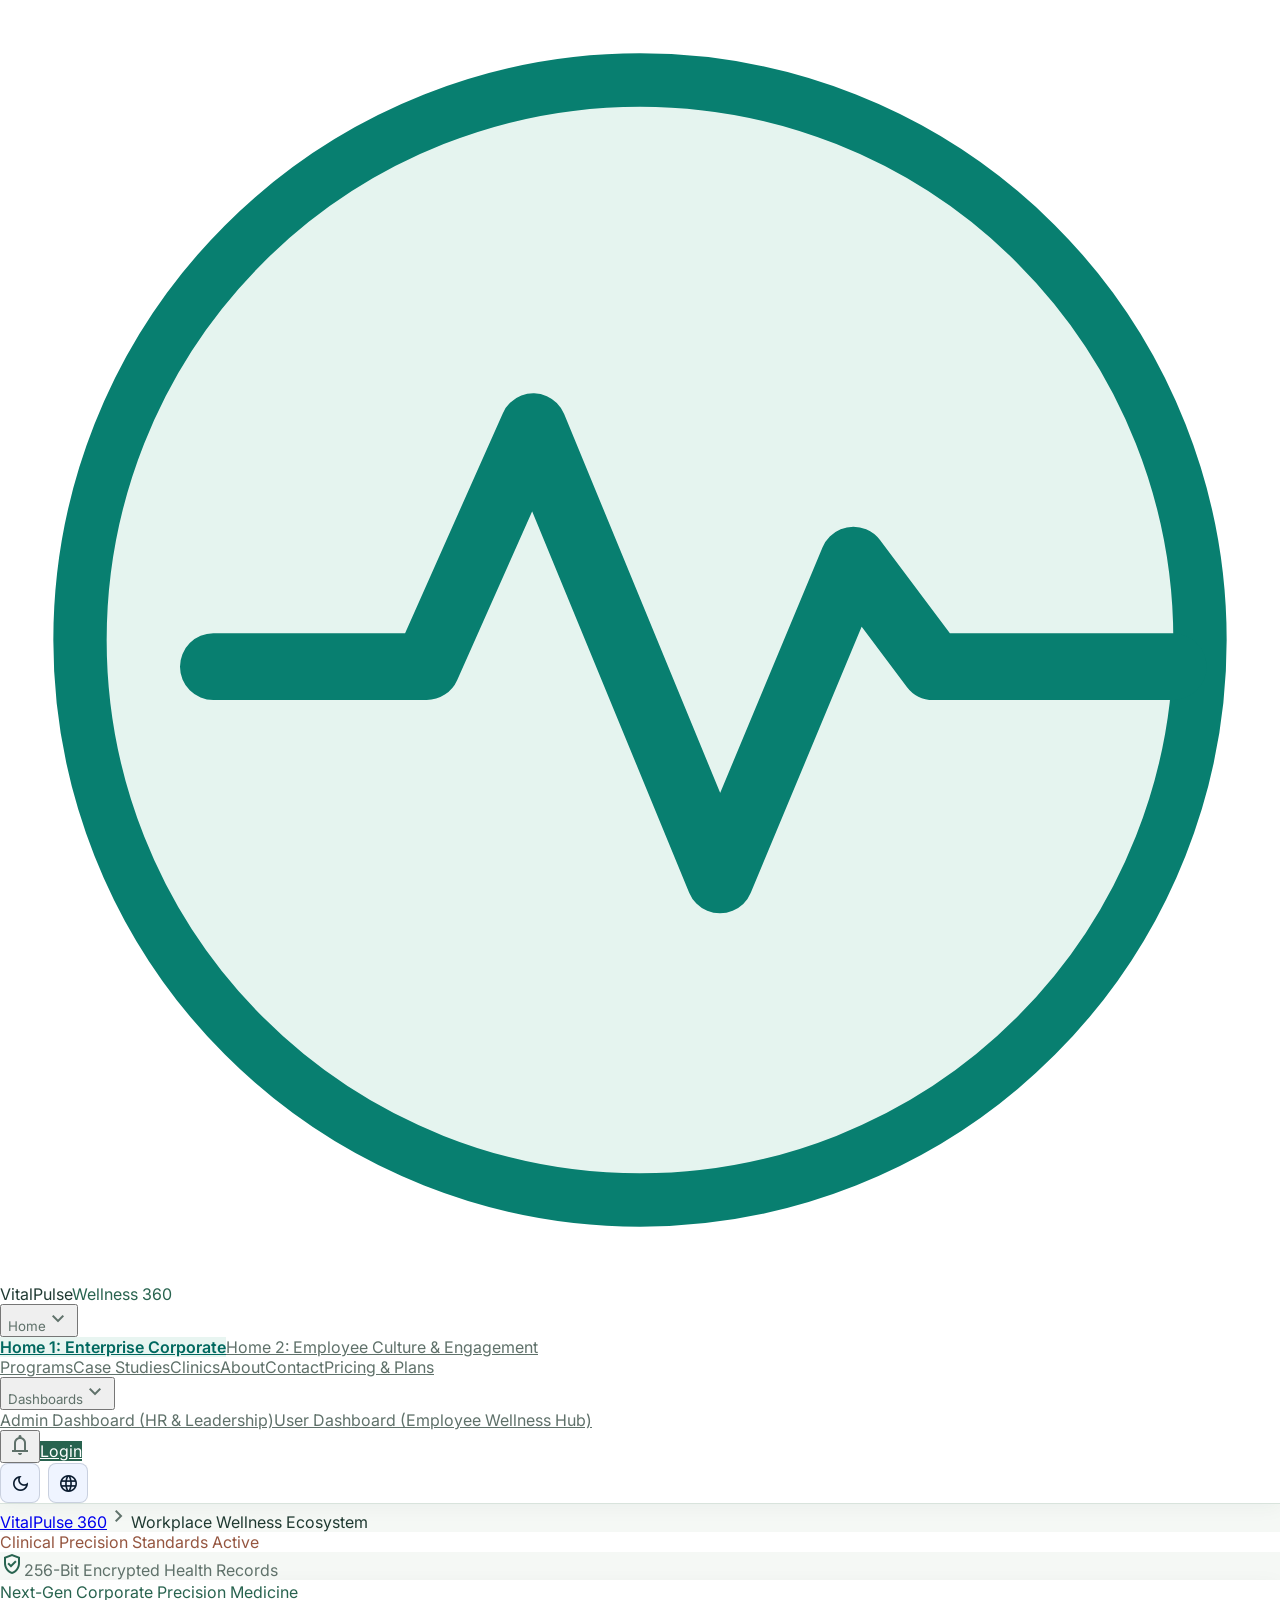
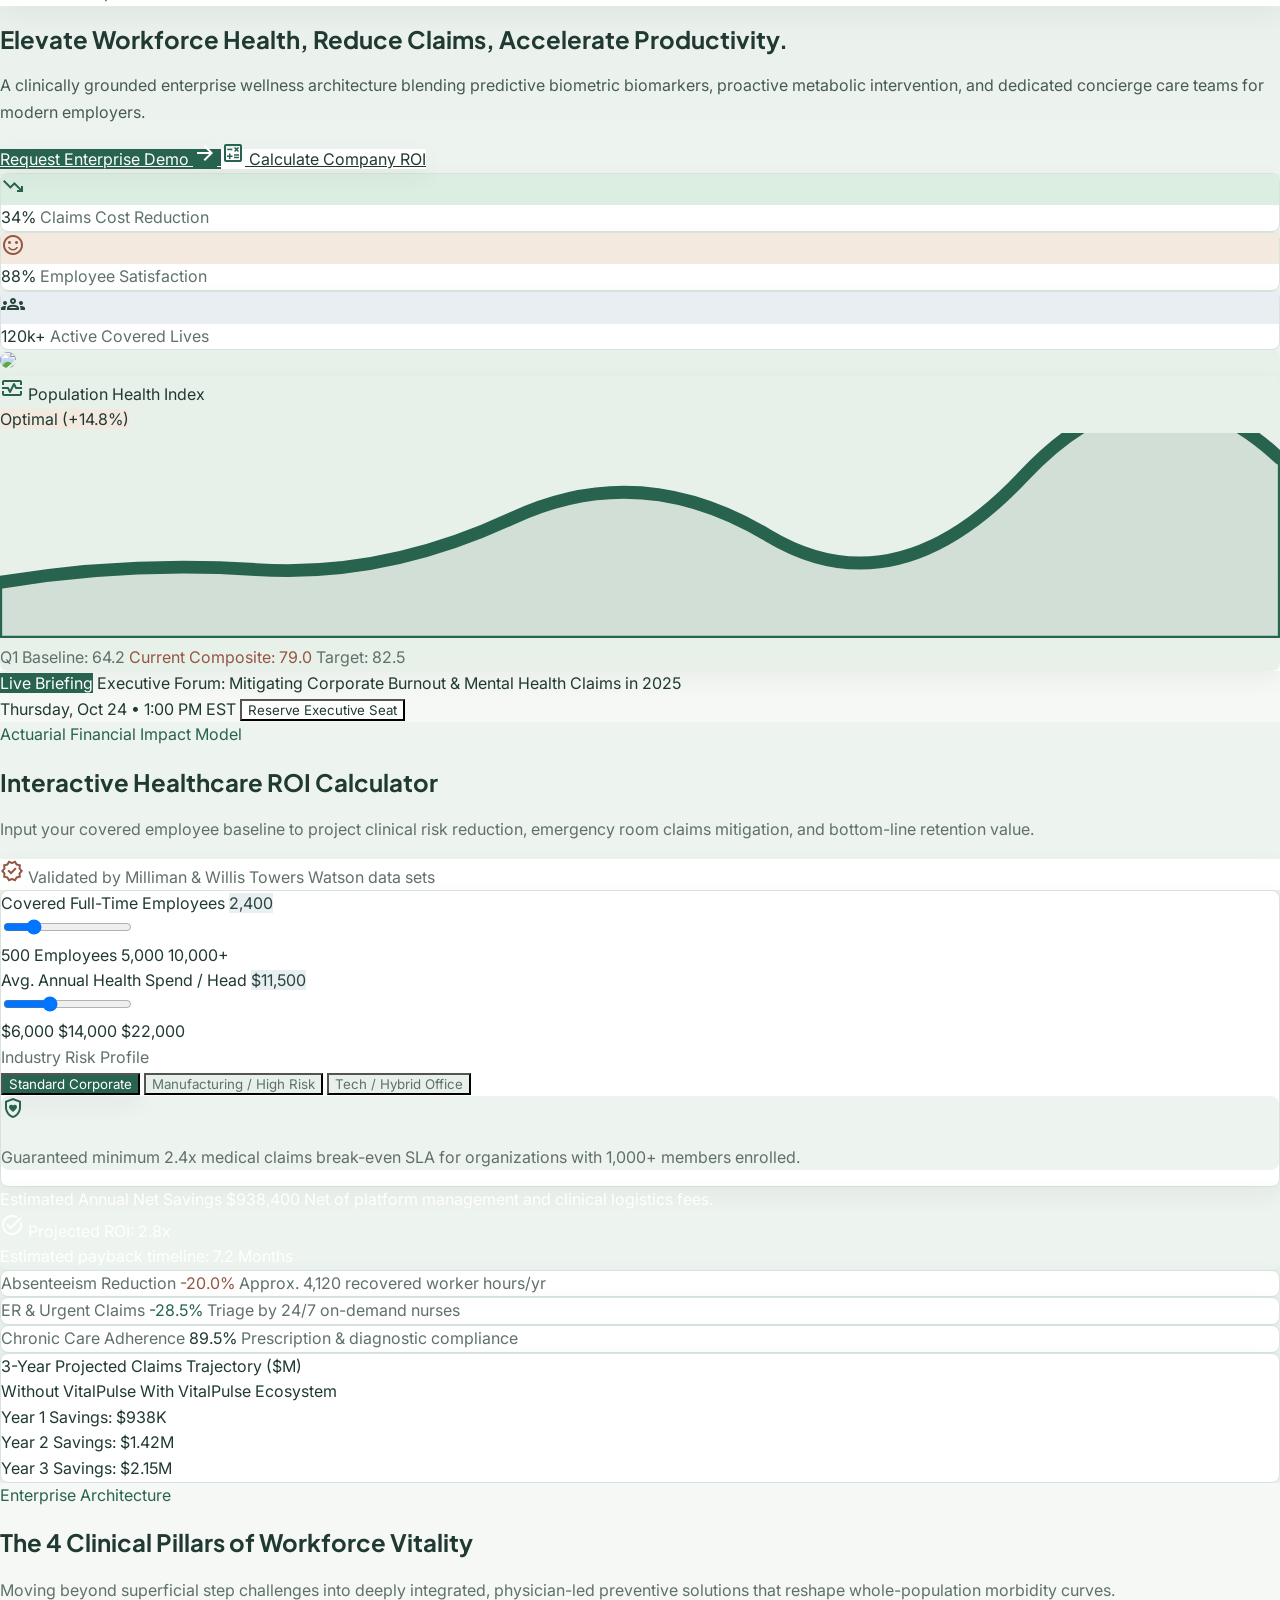
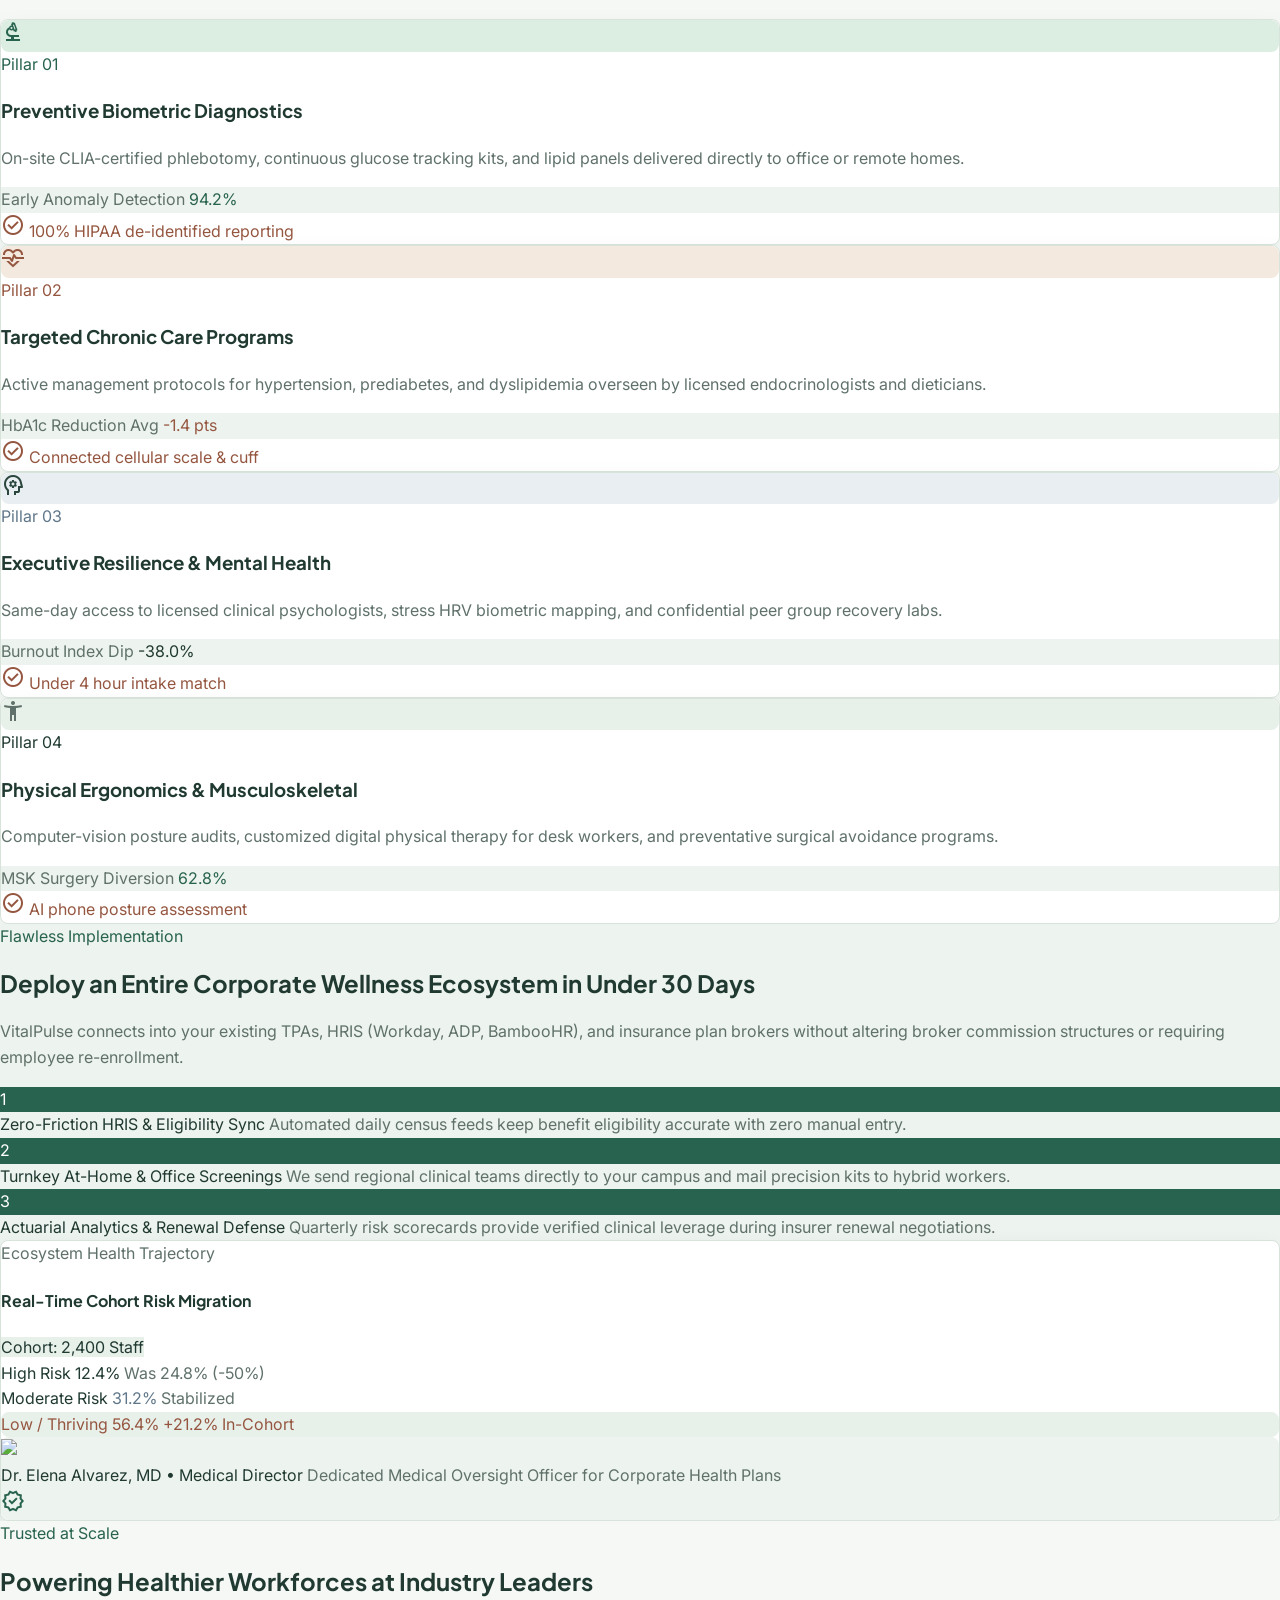
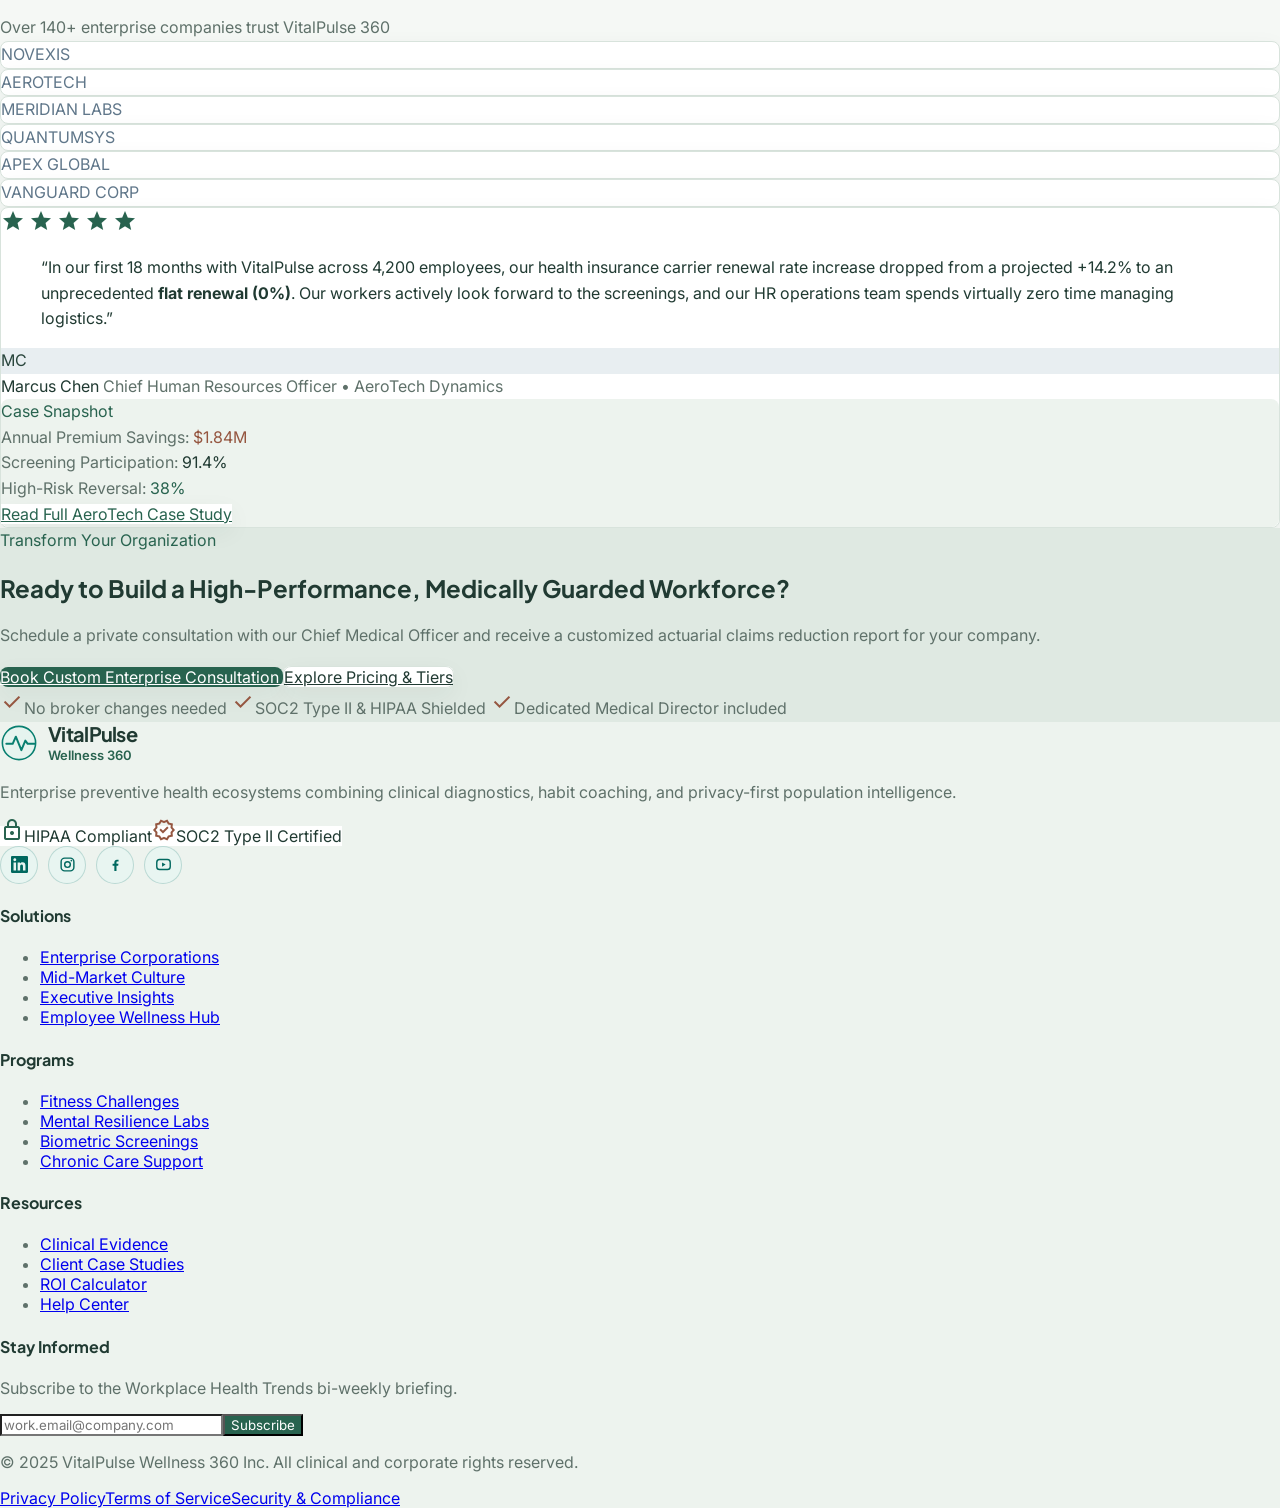
==== commit 796da551: "Improve wellness website responsive UI Co-authored-by: Copilot <223556219+Copilot@users.noreply.gith" ====
--- a/index.html
+++ b/index.html
@@ -5,7 +5,7 @@
 <link rel="icon" type="image/svg+xml" href="assets/vitalpulse-favicon.svg"/>
 </head><body class="bg-surface font-body-md text-on-surface antialiased selection:bg-primary-container selection:text-on-primary-container"><header class="fixed top-0 inset-x-0 w-full z-50 bg-surface-container-lowest/95 backdrop-blur-xl shadow-[0_1px_8px_rgba(0,0,0,0.04)]"><div class="h-20 w-full px-margin flex items-center justify-between gap-space-md"><div class="flex items-center gap-space-md shrink-0"><img alt="VitalPulse Wellness Logo" class="h-8 w-auto object-contain vp-brand-logo" src="assets/vitalpulse-logo.svg"/><div class="flex flex-col"><span class="font-title-lg text-title-lg text-on-surface tracking-tight leading-none">VitalPulse</span><span class="font-label-sm text-label-sm text-primary tracking-wide leading-none mt-1">Wellness 360</span></div></div><nav class="hidden xl:flex items-center gap-space-sm" data-active-classes="bg-secondary-container text-on-secondary-fixed rounded-lg font-semibold"><div class="relative group py-2"><button class="flex items-center gap-1 px-3 py-2 rounded-lg font-body-md text-body-md text-on-surface-variant hover:text-on-surface hover:bg-surface-container-low transition-colors duration-150" type="button"><span>Home</span><span class="material-symbols-outlined text-[18px] transition-transform duration-200 group-hover:rotate-180">expand_more</span></button><div class="absolute left-0 top-full hidden group-hover:block pt-1 z-50"><div class="w-64 rounded-xl bg-surface-container-lowest p-2 shadow-[0_10px_15px_-3px_rgba(15,23,42,0.08),0_4px_6px_-4px_rgba(15,23,42,0.04)] flex flex-col gap-1"><a aria-current="page" class="px-3 py-2.5 transition-colors bg-secondary-container text-on-secondary-fixed rounded-lg font-semibold" data-path="enterprise-corporate" href="#">Home 1: Enterprise Corporate</a><a class="px-3 py-2.5 rounded-lg font-body-sm text-body-sm text-on-surface-variant hover:bg-surface-container-low hover:text-on-surface transition-colors" data-path="employee-engagement" href="#">Home 2: Employee Culture &amp; Engagement</a></div></div></div><a class="px-3 py-2 rounded-lg font-body-md text-body-md text-on-surface-variant hover:text-on-surface hover:bg-surface-container-low transition-colors duration-150" data-path="wellness-programs" href="#">Programs</a><div class="relative group py-2"><button class="flex items-center gap-1 px-3 py-2 rounded-lg font-body-md text-body-md text-on-surface-variant hover:text-on-surface hover:bg-surface-container-low transition-colors duration-150" type="button"><span>Dashboards</span><span class="material-symbols-outlined text-[18px] transition-transform duration-200 group-hover:rotate-180">expand_more</span></button><div class="absolute left-0 top-full hidden group-hover:block pt-1 z-50"><div class="w-72 rounded-xl bg-surface-container-lowest p-2 shadow-[0_10px_15px_-3px_rgba(15,23,42,0.08),0_4px_6px_-4px_rgba(15,23,42,0.04)] flex flex-col gap-1"><a class="px-3 py-2.5 rounded-lg font-body-sm text-body-sm text-on-surface-variant hover:bg-surface-container-low hover:text-on-surface transition-colors" data-path="admin-portal" href="#">Admin Dashboard (HR &amp; Leadership)</a><a class="px-3 py-2.5 rounded-lg font-body-sm text-body-sm text-on-surface-variant hover:bg-surface-container-low hover:text-on-surface transition-colors" data-path="employee-hub" href="#">User Dashboard (Employee Wellness Hub)</a></div></div></div><a class="px-3 py-2 rounded-lg font-body-md text-body-md text-on-surface-variant hover:text-on-surface hover:bg-surface-container-low transition-colors duration-150" data-path="case-studies" href="#">Case Studies</a><a class="px-3 py-2 rounded-lg font-body-md text-body-md text-on-surface-variant hover:text-on-surface hover:bg-surface-container-low transition-colors duration-150" data-path="pricing-plans" href="#">Pricing &amp; Plans</a></nav><div class="flex items-center gap-space-sm shrink-0"><div class="hidden md:flex items-center h-10 px-3 rounded-lg bg-surface-container-low text-on-surface-variant w-52 lg:w-64 gap-2 focus-within:ring-2 focus-within:ring-primary focus-within:bg-surface-container-lowest transition-all"><span class="material-symbols-outlined text-[20px] text-outline">search</span><input class="w-full bg-transparent border-0 outline-none font-body-sm text-body-sm text-on-surface placeholder:text-outline" placeholder="Quick search biometric, tests..." type="text"/></div><button class="relative p-2 rounded-lg text-on-surface-variant hover:bg-surface-container-low hover:text-on-surface transition-colors" type="button"><span class="material-symbols-outlined text-[22px]">notifications</span><span class="absolute top-1.5 right-1.5 w-2 h-2 rounded-full bg-error ring-2 ring-surface-container-lowest"></span></button><div class="hidden sm:flex items-center gap-space-sm pl-2"><div class="relative"><img alt="Profile" class="w-8 h-8 rounded-full object-cover ring-2 ring-primary/20" src="https://lh3.googleusercontent.com/aida-public/[base64]"/><span class="absolute bottom-0 right-0 w-2.5 h-2.5 rounded-full bg-tertiary ring-2 ring-surface-container-lowest"></span></div><div class="hidden 2xl:flex flex-col text-left"><span class="font-label-md text-label-md text-on-surface leading-tight">Sarah Jenkins</span><span class="font-label-sm text-label-sm text-on-surface-variant leading-tight">HR Director</span></div></div><a class="hidden lg:inline-flex items-center justify-center px-4 py-2 rounded-lg bg-primary text-on-primary font-title-md text-body-sm hover:bg-primary-container transition-colors shadow-sm" data-path="admin-portal" href="#">Login</a></div></div></header><div class="pt-20 bg-surface-container-low/70"><div class="w-full px-margin py-space-md flex flex-wrap items-center justify-between gap-space-sm"><div class="flex items-center gap-2 font-body-sm text-body-sm text-on-surface-variant"><a class="hover:text-primary transition-colors" data-path="enterprise-corporate" href="#">VitalPulse 360</a><span class="material-symbols-outlined text-[16px]">chevron_right</span><span class="text-on-surface font-medium capitalize">Workplace Wellness Ecosystem</span></div><div class="flex items-center gap-space-md"><div class="inline-flex items-center gap-1.5 px-2.5 py-1 rounded-full bg-surface-container-lowest font-label-sm text-label-sm text-tertiary"><span class="w-1.5 h-1.5 rounded-full bg-tertiary"></span><span>Clinical Precision Standards Active</span></div><div class="hidden md:flex items-center gap-2 font-label-sm text-label-sm text-on-surface-variant"><span class="material-symbols-outlined text-[16px] text-primary">verified_user</span><span>256-Bit Encrypted Health Records</span></div></div></div></div><main class="w-full bg-surface min-h-[calc(100vh-80px)]"><div class="flex flex-col w-full">
 <!-- HERO SECTION -->
-<section class="relative w-full overflow-hidden bg-gradient-to-b from-surface-container-low via-surface to-surface pb-space-2xl">
+<section class="vp-home-hero relative w-full overflow-hidden bg-gradient-to-b from-surface-container-low via-surface to-surface pb-space-2xl">
 <div class="absolute -top-32 right-1/4 w-96 h-96 rounded-full bg-primary-fixed/30 blur-3xl pointer-events-none"></div>
 <div class="absolute top-1/2 -left-20 w-80 h-80 rounded-full bg-tertiary-fixed/20 blur-3xl pointer-events-none"></div>
 <div class="w-full px-margin max-w-[1440px] mx-auto pt-space-xl">
@@ -24,7 +24,7 @@
           </p>
 <!-- Dual CTAs -->
 <div class="flex flex-wrap items-center gap-space-md pt-space-xs">
-<a class="inline-flex items-center gap-2 px-6 py-3.5 rounded-lg bg-primary text-on-primary font-title-md text-title-md hover:bg-primary-container shadow-md transition-all duration-200 hover:shadow-lg" data-path="admin-portal" href="#">
+<a class="inline-flex items-center gap-2 px-6 py-3.5 rounded-lg bg-primary text-on-primary font-title-md text-title-md hover:bg-primary-container shadow-md transition-all duration-200 hover:shadow-lg" data-path="support-center" href="#">
 <span>Request Enterprise Demo</span>
 <span class="material-symbols-outlined text-[20px]">arrow_forward</span>
 </a>
@@ -531,7 +531,7 @@
         Schedule a private consultation with our Chief Medical Officer and receive a customized actuarial claims reduction report for your company.
       </p>
 <div class="flex flex-wrap items-center justify-center gap-space-md pt-2">
-<a class="px-8 py-4 rounded-xl bg-primary text-on-primary font-title-md text-title-md hover:bg-primary-container shadow-md transition-all" data-path="admin-portal" href="#">
+<a class="px-8 py-4 rounded-xl bg-primary text-on-primary font-title-md text-title-md hover:bg-primary-container shadow-md transition-all" data-path="support-center" href="#">
           Book Custom Enterprise Consultation
         </a>
 <a class="px-8 py-4 rounded-xl bg-surface-container-lowest text-on-surface font-title-md text-title-md hover:bg-surface-container transition-all shadow-sm" data-path="pricing-plans" href="#">
--- a/assets/site-global.css
+++ b/assets/site-global.css
@@ -14,11 +14,16 @@
 .vp-social-footer-stack{flex-direction:column;align-items:flex-start;gap:16px}
 .vp-social-footer-host{display:flex!important;flex-direction:column;align-items:stretch;gap:12px}
 .vp-social-footer-host>.vp-social-footer-stack{grid-column:1/-1}
-.vp-footer-brand{display:inline-flex;align-items:center;gap:8px;width:max-content;color:inherit;text-decoration:none}
+.vp-footer-brand{display:inline-flex;align-items:center;width:max-content;color:inherit;text-decoration:none}
 .vp-footer-brand:focus-visible{outline:2px solid #00685f;outline-offset:4px;border-radius:4px}
-.vp-footer-brand-image{height:32px;width:auto;object-fit:contain}
+.vp-footer-brand-lockup{display:inline-flex;align-items:center;gap:10px}
+.vp-footer-brand-image{display:block;width:38px;height:38px;flex:none;object-fit:contain}
+.vp-footer-brand-copy{display:inline-grid;gap:2px}
+.vp-footer-brand-name{color:inherit;font:700 20px/1.15 "Plus Jakarta Sans",sans-serif;letter-spacing:-.035em}
+.vp-footer-brand-tagline{color:var(--vp-primary);font:600 13px/1.3 "Inter",sans-serif}
 .vp-compliance-badge{display:inline-flex;align-items:center;gap:6px;width:max-content;padding:4px 10px;border-radius:4px;background:#f8fbf9;color:#29453e;font-size:12px;font-weight:600}
 .vp-compliance-badge .material-symbols-outlined{font-size:16px}
+.clinics-workflow-callout{min-height:40px;align-items:flex-start}
 .vp-social-links{display:flex;align-items:center;gap:10px}
 .vp-social-link{display:inline-flex;align-items:center;justify-content:center;width:36px;height:36px;border:1px solid rgba(0,104,95,.2);border-radius:50%;background:#e8f5f1;color:#00685f;transition:background-color .18s ease,color .18s ease,border-color .18s ease}
 .vp-social-link:hover{background:#d2ebe4;border-color:#00685f}
@@ -117,8 +122,28 @@
 .bg-secondary-container{background-color:var(--vp-cool)!important}
 .bg-primary{background-color:var(--vp-primary)!important}
 .bg-primary:hover{background-color:var(--vp-primary-deep)!important}
+body.bg-surface :is(a,button).bg-primary{
+ transition:background-color .18s ease,box-shadow .18s ease,transform .18s ease;
+}
+body.bg-surface :is(a,button).bg-primary:hover{
+ transform:translateY(-2px);
+ box-shadow:0 6px 14px rgba(32,58,50,.18)!important;
+}
+body.bg-surface :is(a,button).bg-primary:active{
+ transform:translateY(0);
+ box-shadow:0 2px 6px rgba(32,58,50,.16)!important;
+}
+body.bg-surface :is(a,button).bg-primary:focus-visible{
+ outline-offset:4px;
+}
 .bg-primary-fixed,.bg-primary-fixed-dim{background-color:#dceee2!important}
 .bg-tertiary-fixed{background-color:#f4e9df!important}
+html:not([data-theme="dark"]) body.bg-surface .vp-home-hero{
+ background:linear-gradient(180deg,#e9f0eb 0%,#f3f7f4 58%,#fff 100%)!important;
+}
+html:not([data-theme="dark"]) body.bg-surface .vp-home-hero p{
+ color:#465b50!important;
+}
 .text-on-surface,.text-on-background{color:var(--vp-ink)!important}
 .text-on-surface-variant{color:var(--vp-muted)!important}
 .text-primary{color:var(--vp-primary)!important}
@@ -140,29 +165,71 @@
 body:has(> aside.fixed.left-0) aside.fixed.left-0{background:var(--vp-wash)!important;border-right:1px solid var(--vp-line)}
 body:has(> aside.fixed.left-0) aside .vp-dashboard-brand-link{display:block;color:inherit;text-decoration:none;border-radius:8px}
 body:has(> aside.fixed.left-0) aside .vp-dashboard-brand-link:focus-visible{outline:2px solid var(--vp-primary);outline-offset:3px}
+body:has(> aside.fixed.left-0) aside .vp-dashboard-menu-toggle{display:none}
 body:has(> aside.fixed.left-0) aside nav a[aria-current="page"]{background:#dcebe1!important;color:var(--vp-primary-deep)!important}
 body:has(> aside.fixed.left-0) header.vp-dashboard-header{height:64px!important;padding:0 28px!important;background:rgba(255,255,255,.98)!important;border-bottom:1px solid var(--vp-line);box-shadow:0 6px 18px rgba(32,58,50,.045)}
 body:has(> aside.fixed.left-0) header.vp-dashboard-header>div:first-child .inline-flex{padding:7px 12px!important;border:1px solid var(--vp-line);border-radius:8px!important;background:var(--vp-wash)!important;color:var(--vp-primary-deep)!important;font-weight:600}
+body:has(> aside.fixed.left-0) header.vp-dashboard-header>div:nth-child(2){display:flex;align-items:center;justify-content:flex-end;gap:12px;min-width:0}
+body:has(> aside.fixed.left-0) header.vp-dashboard-header>div:nth-child(2)>.pl-2{display:flex;align-items:center;gap:10px;padding-left:0!important}
+body:has(> aside.fixed.left-0) .vp-dashboard-logout{display:inline-flex;align-items:center;justify-content:center;gap:6px;min-height:38px;padding:0 11px;border:1px solid var(--vp-line);border-radius:8px;color:var(--vp-primary-deep);font-size:13px;font-weight:600;text-decoration:none;white-space:nowrap;transition:background-color .18s ease,border-color .18s ease,color .18s ease}
+body:has(> aside.fixed.left-0) .vp-dashboard-logout:hover{background:var(--vp-wash);border-color:var(--vp-primary);color:var(--vp-primary)}
+body:has(> aside.fixed.left-0) .vp-dashboard-logout .material-symbols-outlined{font-size:18px}
+body:has(> aside.fixed.left-0) .vp-dashboard-welcome{display:flex;align-items:center;gap:14px;margin:0 0 24px;padding:18px 20px;border:1px solid var(--vp-line);border-radius:10px;background:linear-gradient(110deg,#edf6f0,#f7faf7)}
+body:has(> aside.fixed.left-0) .vp-dashboard-welcome-icon{display:grid;width:42px;height:42px;flex:0 0 42px;place-items:center;border-radius:50%;background:#dcebe1;color:var(--vp-primary-deep)}
+body:has(> aside.fixed.left-0) .vp-dashboard-welcome-icon .material-symbols-outlined{font-size:22px}
+body:has(> aside.fixed.left-0) .vp-dashboard-welcome-title{margin:0;color:var(--vp-ink);font-size:18px;font-weight:700;line-height:1.35}
+body:has(> aside.fixed.left-0) .vp-dashboard-welcome-message{margin:3px 0 0;color:var(--vp-muted);font-size:13px;line-height:1.5}
 body:has(> aside.fixed.left-0) > div.pl-64 main{padding:88px 32px 48px!important}
 body:has(> aside.fixed.left-0) main [class~="bg-surface-container-lowest"]{background-color:var(--vp-paper)!important;border:1px solid var(--vp-line)}
 body:has(> aside.fixed.left-0) main [class~="bg-surface-container-low"]{background-color:var(--vp-wash)!important}
 body:has(> aside.fixed.left-0) main [class~="rounded-xl"],body:has(> aside.fixed.left-0) main [class~="rounded-2xl"]{border-radius:8px!important}
-@media(max-width:760px){
- body:has(> aside.fixed.left-0) aside.fixed.left-0{position:sticky!important;inset:0 0 auto;width:100%!important;height:auto!important;display:grid!important;grid-template-columns:minmax(0,1fr);gap:8px;padding:10px 12px!important}
+@media(max-width:1040px){
+ body:has(> aside.fixed.left-0) aside.fixed.left-0{position:sticky!important;inset:0 0 auto;width:100%!important;height:auto!important;display:grid!important;grid-template-columns:minmax(0,1fr) auto;gap:8px;padding:10px 12px!important;z-index:60}
  body:has(> aside.fixed.left-0) aside.fixed.left-0>.vp-dashboard-brand-link{margin:0!important;padding:0 4px!important}
  body:has(> aside.fixed.left-0) aside.fixed.left-0>.vp-dashboard-brand-link>div{margin:0!important}
  body:has(> aside.fixed.left-0) aside.fixed.left-0>div:nth-child(2),body:has(> aside.fixed.left-0) aside.fixed.left-0>div:last-child{display:none!important}
- body:has(> aside.fixed.left-0) aside.fixed.left-0 nav{display:flex!important;min-width:0;max-width:100%;flex-direction:row!important;gap:4px!important;overflow-x:auto;padding:0!important}
- body:has(> aside.fixed.left-0) aside.fixed.left-0 nav a{flex:0 0 auto;white-space:nowrap;padding:8px 10px!important}
- body:has(> aside.fixed.left-0) aside.fixed.left-0 nav a .material-symbols-outlined{margin-right:6px!important}
+ body:has(> aside.fixed.left-0) aside.fixed.left-0>.vp-dashboard-menu-toggle{display:inline-flex;align-items:center;justify-content:center;width:40px;height:40px;padding:0;border:1px solid var(--vp-line);border-radius:8px;background:var(--vp-paper);color:var(--vp-primary-deep);cursor:pointer}
+ body:has(> aside.fixed.left-0) aside.fixed.left-0>.vp-dashboard-menu-toggle .material-symbols-outlined{font-size:22px}
+ body:has(> aside.fixed.left-0) aside.fixed.left-0 nav{display:none!important;grid-column:1/-1;min-width:0;max-width:100%;flex-direction:column!important;gap:4px!important;overflow:visible;padding:4px 0 0!important}
+ body:has(> aside.fixed.left-0) aside.fixed.left-0.vp-dashboard-menu-open nav{display:flex!important}
+ body:has(> aside.fixed.left-0) aside.fixed.left-0 nav a{flex:0 0 auto;white-space:nowrap;padding:10px 12px!important}
+ body:has(> aside.fixed.left-0) aside.fixed.left-0 nav a .material-symbols-outlined{margin-right:8px!important}
  body:has(> aside.fixed.left-0) > div.pl-64{padding-left:0!important}
  body:has(> aside.fixed.left-0) header.vp-dashboard-header{position:sticky!important;top:103px!important;left:auto!important;right:auto!important;width:100%!important;height:56px!important;padding:8px 12px!important;z-index:55}
+ body:has(> aside.fixed.left-0) header.vp-dashboard-header>div:nth-child(2){gap:8px}
+ body:has(> aside.fixed.left-0) .vp-dashboard-logout{width:36px;min-height:36px;padding:0}
+ body:has(> aside.fixed.left-0) .vp-dashboard-logout>span:last-child{position:absolute;width:1px;height:1px;overflow:hidden;clip-path:inset(50%);white-space:nowrap}
  body:has(> aside.fixed.left-0) > div.pl-64 main{width:100%!important;margin-top:64px!important;padding:16px 14px 36px!important}
+ body:has(> aside.fixed.left-0) .vp-dashboard-welcome{gap:11px;margin-bottom:18px;padding:14px}
+ body:has(> aside.fixed.left-0) .vp-dashboard-welcome-title{font-size:16px}
+ body:has(> aside.fixed.left-0) .vp-dashboard-welcome-message{font-size:12px}
 }
 @media(max-width:640px){
  body.bg-surface :is(h1){font-size:2.125rem!important}
  body.bg-surface :is(h2){font-size:1.625rem!important}
  body.bg-surface :is(h3){font-size:1.125rem!important}
+}
+@media(max-width:480px){
+ body:has(> aside.fixed.left-0) > div.pl-64 main{padding-left:12px!important;padding-right:12px!important}
+ body:has(> aside.fixed.left-0) main .grid>*,
+ body:has(> aside.fixed.left-0) main .flex>*{min-width:0}
+ body:has(> aside.fixed.left-0) main [class~="p-space-xl"]{padding:16px!important}
+ body:has(> aside.fixed.left-0) main [class~="p-space-lg"]{padding:16px!important}
+ body:has(> aside.fixed.left-0) .vp-admin-overview-header{gap:14px;padding:16px!important}
+ body:has(> aside.fixed.left-0) .vp-admin-telemetry{align-items:flex-start}
+ body:has(> aside.fixed.left-0) .vp-admin-telemetry>span:last-child{flex-basis:100%}
+ body:has(> aside.fixed.left-0) .vp-admin-title-row{align-items:flex-start;flex-direction:column;gap:6px}
+ body:has(> aside.fixed.left-0) .vp-admin-title-row h2{max-width:100%;line-height:1.2}
+ body:has(> aside.fixed.left-0) .vp-admin-cohort-filters{width:100%;flex-wrap:wrap}
+ body:has(> aside.fixed.left-0) .vp-admin-cohort-filters>button{flex:1 1 auto;padding-left:8px;padding-right:8px}
+ body:has(> aside.fixed.left-0) main .grid.grid-cols-6{grid-template-columns:repeat(3,minmax(0,1fr));row-gap:8px}
+ .case-card>div:first-child>div:first-child{align-items:flex-start;flex-direction:column;gap:8px}
+ .case-card .grid.grid-cols-3{grid-template-columns:repeat(2,minmax(0,1fr))}
+ .case-card .grid.grid-cols-3>div{min-width:0}
+ .case-card .grid.grid-cols-3>div:last-child{grid-column:1/-1;flex-direction:row;align-items:center;justify-content:space-between;gap:8px}
+ .case-card>div:last-child{align-items:flex-start;flex-direction:column;gap:10px}
+ .case-card>div:last-child>div{min-width:0}
+ .case-card>div:last-child>a{align-self:flex-end;white-space:nowrap}
 }
 
 html[data-theme="dark"]{
@@ -178,7 +245,7 @@
  --vp-warm:#e3a78f;
  --vp-line:#315344;
 }
-html[data-theme="dark"] .vp-brand-logo{filter:none!important;background:#eff5f0;border-radius:6px;padding:3px 5px}
+html[data-theme="dark"] .vp-brand-logo{filter:none!important;background:transparent!important;border-radius:0;padding:0}
 html[data-theme="dark"] body.bg-surface{background-color:var(--vp-canvas)!important;color:var(--vp-ink)!important}
 html[data-theme="dark"] body.bg-surface :is(h1,h2,h3,h4){color:var(--vp-ink)!important}
 html[data-theme="dark"] body.bg-surface :is(p,li,dd,dt,summary,label){color:var(--vp-muted)}
@@ -204,6 +271,7 @@
 html[data-theme="dark"] body.bg-surface .bg-surface-container-highest{background-color:#294a39!important}
 html[data-theme="dark"] body.bg-surface .bg-secondary-container{background-color:var(--vp-cool)!important}
 html[data-theme="dark"] body.bg-surface .bg-primary{background-color:#28634f!important}
+html[data-theme="dark"] body.bg-surface :is(a,button).bg-primary:hover{background-color:#39745e!important}
 html[data-theme="dark"] body.bg-surface .bg-primary-fixed,
 html[data-theme="dark"] body.bg-surface .bg-primary-fixed-dim{background-color:#1b3b30!important}
 html[data-theme="dark"] body.bg-surface .bg-tertiary-fixed{background-color:#382a25!important}
@@ -220,5 +288,10 @@
 html[data-theme="dark"] body:has(> aside.fixed.left-0) aside nav a[aria-current="page"]{background:#203b34!important;color:#b4eee2!important}
 html[data-theme="dark"] body:has(> aside.fixed.left-0) header.vp-dashboard-header{background:#14241c!important;border-color:var(--vp-line)!important;color:var(--vp-ink)!important}
 html[data-theme="dark"] body:has(> aside.fixed.left-0) header.vp-dashboard-header>div:first-child .inline-flex{background:#203b34!important;border-color:var(--vp-line)!important;color:#b4eee2!important}
+html[data-theme="dark"] body:has(> aside.fixed.left-0) .vp-dashboard-logout{color:#b4eee2;border-color:var(--vp-line)}
+html[data-theme="dark"] body:has(> aside.fixed.left-0) .vp-dashboard-logout:hover{background:#203b34;border-color:#7ac8ac;color:#d8f4e5}
+html[data-theme="dark"] body:has(> aside.fixed.left-0) .vp-dashboard-welcome{background:linear-gradient(110deg,#172b22,#14241c);border-color:var(--vp-line)}
+html[data-theme="dark"] body:has(> aside.fixed.left-0) .vp-dashboard-welcome-icon{background:#203b34;color:#b4eee2}
+html[data-theme="dark"] body:has(> aside.fixed.left-0) aside.fixed.left-0>.vp-dashboard-menu-toggle{background:var(--vp-paper);color:#b4eee2}
 html[data-theme="dark"] body:has(> aside.fixed.left-0) main [class~="bg-surface-container-lowest"]{background-color:var(--vp-paper)!important;border-color:var(--vp-line)!important}
 html[data-theme="dark"] body:has(> aside.fixed.left-0) main [class~="bg-surface-container-low"]{background-color:var(--vp-wash)!important}
